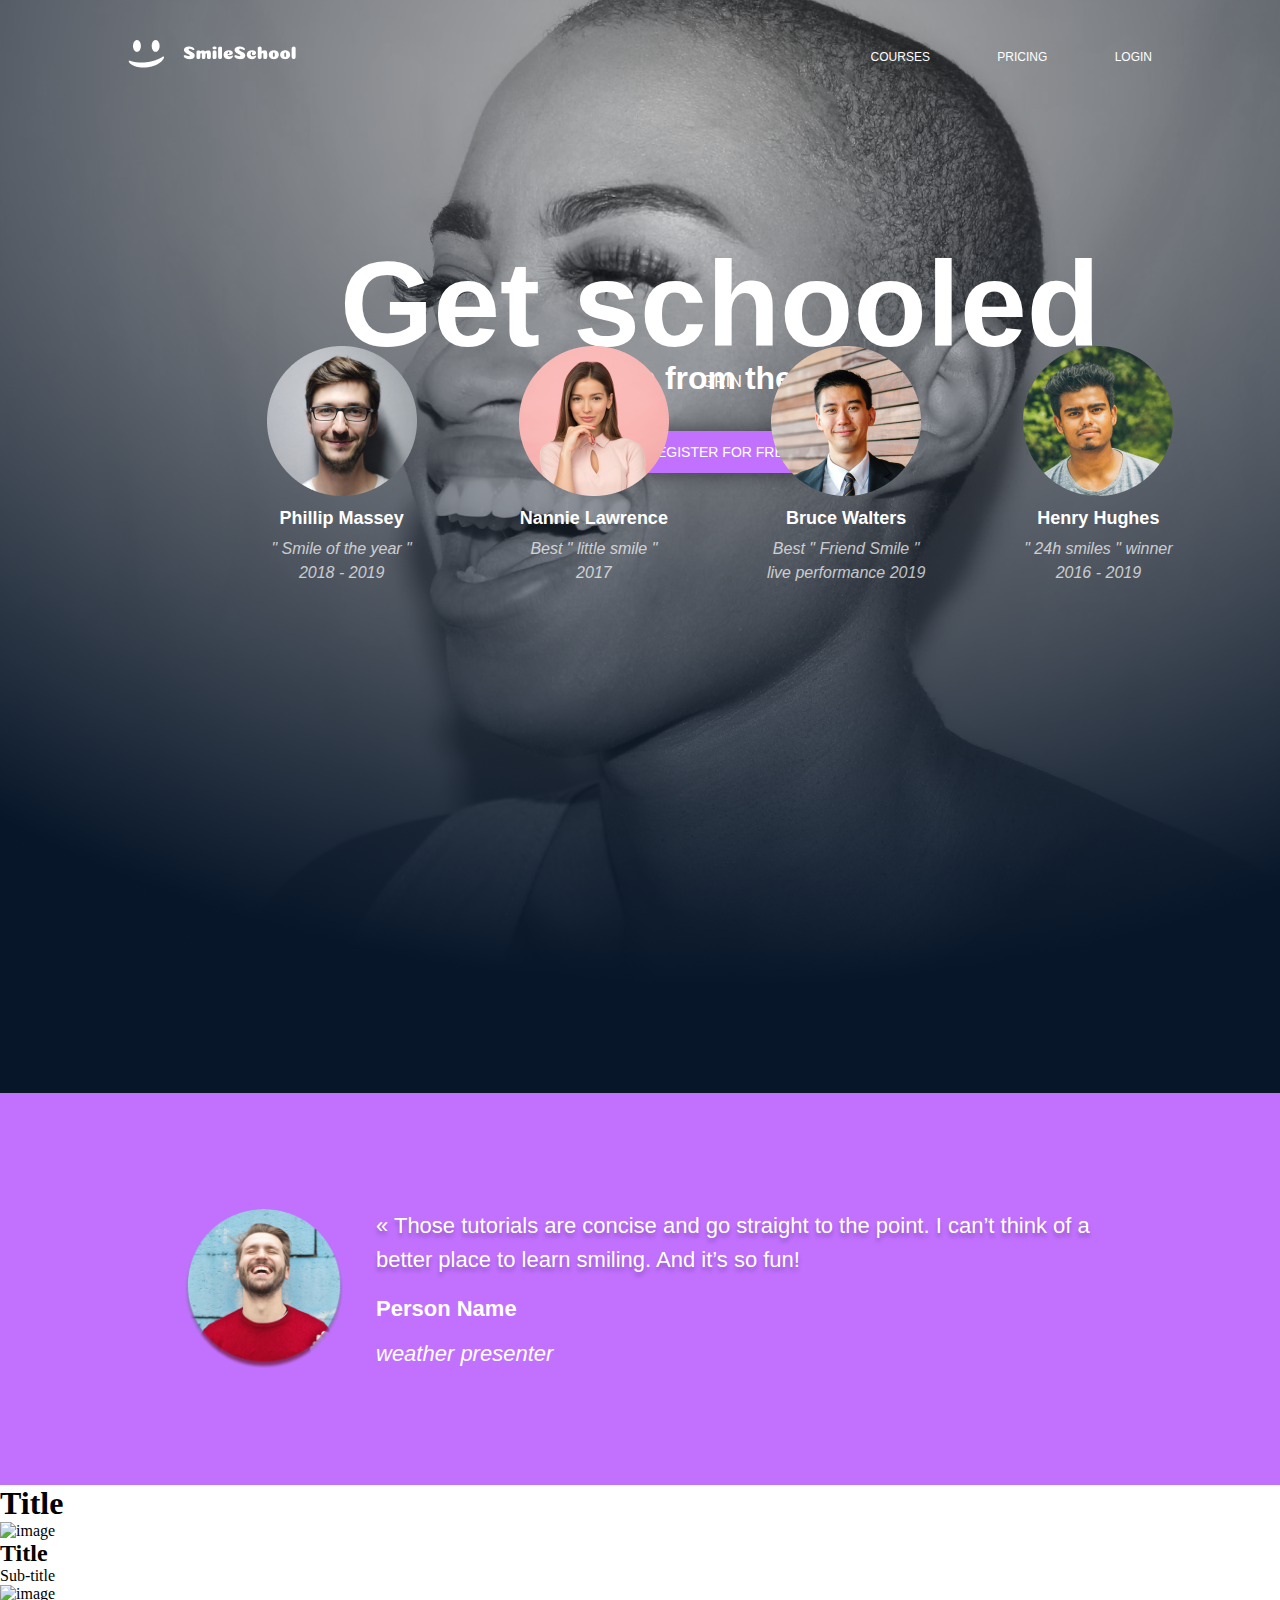
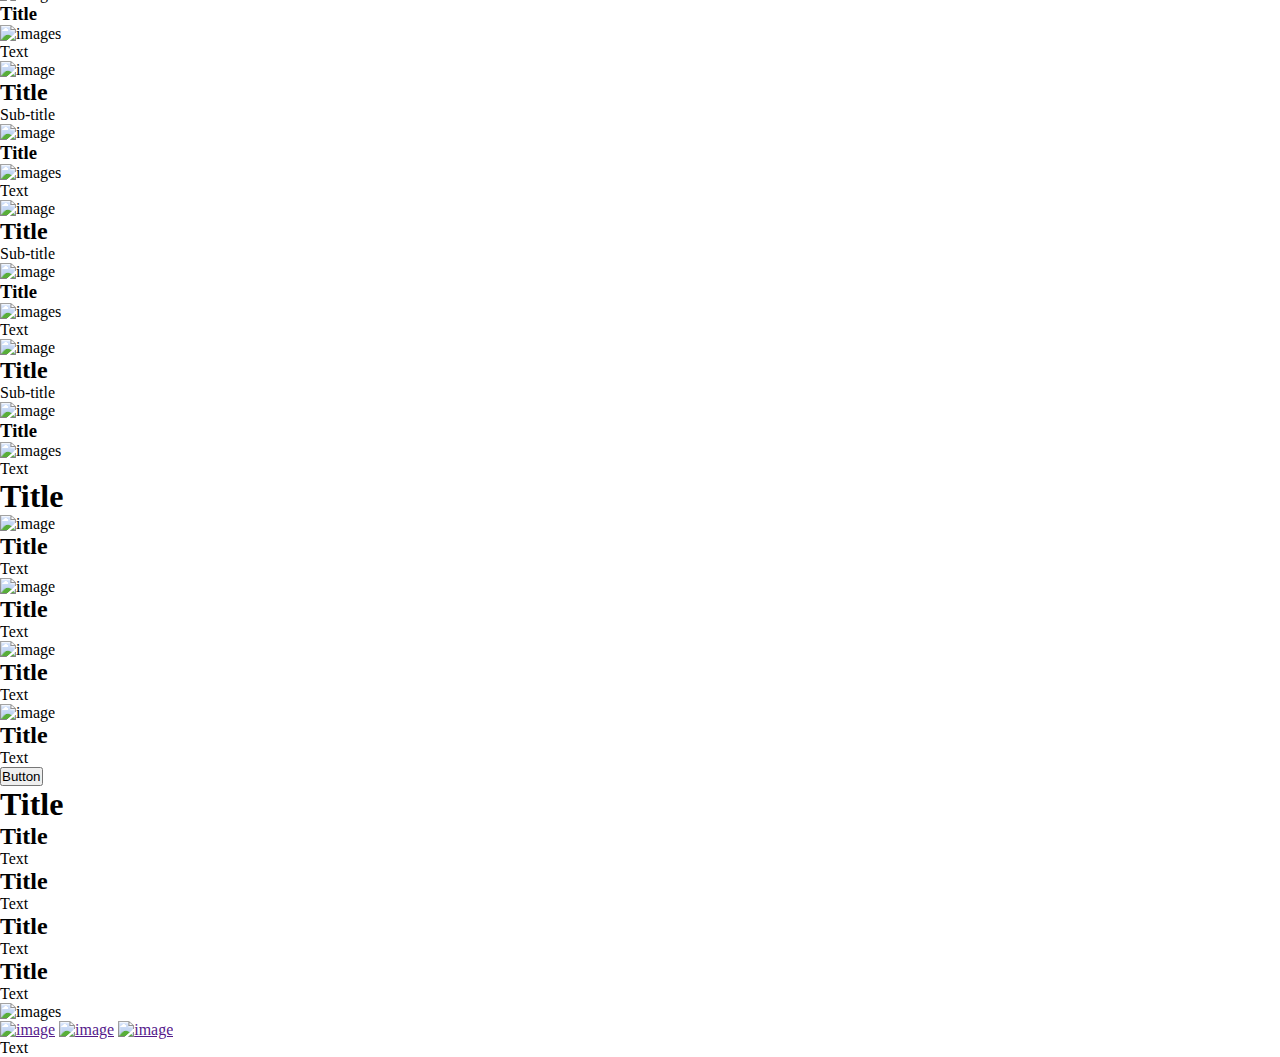
==== css_advanced/index.html @ 0b238768 "Refactor CSS styles and update HTML structure" ====
<!DOCTYPE html>
<html lang="en" dir="ltr">

<head>
    <meta charset="UTF-8">
    <meta name="viewport" content="width=device-width, initial-scale=1.0">
    <link rel="stylesheet" href="styles.css">
    <title>Document</title>
</head>

<body>
    <header>
        <a href="">
            <img src="images/logo.png" alt="Logo">
        </a>
        <div>
            <a href="">Courses</a>
            <a href="">Pricing</a>
            <a href="">Login</a>
        </div>
    </header>

    <main>
        <!-- Banner section -->
        <section id="Banner">
            <div id="Banner-info">
                <h1>Get schooled</h1>
                <div id="p-container">
                    <p id="p-shadow">Smiles</p>
                    <p>Grin</p>
                    <p>Laugh</p>
                </div>
                <button>Register for free</button>
            </div>

            <div id="Banner-container">
                <h2><span>Learn</span> from the pros</h2>
                <div id="Pros-container">
                    <div class="pros">
                        <img src="images/pro_1.png" alt="image">
                        <h3>Phillip Massey</h3>
                        <p>" Smile of the year " 2018 - 2019</p>
                    </div>

                    <div class="pros">
                        <img src="images/pro_2.png" alt="image">
                        <h3>Nannie Lawrence</h3>
                        <p>Best " little smile " 2017</p>
                    </div>

                    <div class="pros">
                        <img src="images/pro_3.png" alt="image">
                        <h3>Bruce Walters</h3>
                        <p>Best " Friend Smile " live performance 2019</p>
                    </div>

                    <div class="pros">
                        <img src="images/pro_4.png" alt="image">
                        <h3>Henry Hughes</h3>
                        <p>" 24h smiles " winner 2016 - 2019</p>
                    </div>
                </div>
            </div>
        </section>

        <!-- Quote section -->
        <section id="Quote">
            <div id="Quote-container">
                <img src="./images/avatar.png" alt="image">
                <div id="Quote-text">
                    <blockquote>« Those tutorials are concise and go straight to the point. I can’t think of a better
                        place to learn smiling. And it’s so fun!</blockquote>
                    <p id="normal-quote">Person Name</p>
                    <p id="italic-quote">weather presenter</p>
                </div>
            </div>
        </section>

        <!-- Videos section -->
        <section>
            <h1>Title</h1>
            <div>
                <div>
                    <img src="image.png" alt="image">
                    <h2>Title</h2>
                    <p>Sub-title</p>
                    <div>
                        <img src="image.png" alt="image">
                        <h3>Title</h3>
                    </div>
                    <div>
                        <div>
                            <img src="images.png" alt="images">
                        </div>
                        <p>Text</p>
                    </div>
                </div>

                <div>
                    <img src="image.png" alt="image">
                    <h2>Title</h2>
                    <p>Sub-title</p>
                    <div>
                        <img src="image.png" alt="image">
                        <h3>Title</h3>
                    </div>
                    <div>
                        <div>
                            <img src="image.png" alt="images">
                        </div>
                        <p>Text</p>
                    </div>
                </div>

                <div>
                    <img src="image.png" alt="image">
                    <h2>Title</h2>
                    <p>Sub-title</p>
                    <div>
                        <img src="image.png" alt="image">
                        <h3>Title</h3>
                    </div>
                    <div>
                        <div>
                            <img src="image.png" alt="images">
                        </div>
                        <p>Text</p>
                    </div>
                </div>

                <div>
                    <img src="image.png" alt="image">
                    <h2>Title</h2>
                    <p>Sub-title</p>
                    <div>
                        <img src="image.png" alt="image">
                        <h3>Title</h3>
                    </div>
                    <div>
                        <div>
                            <img src="image.png" alt="images">
                        </div>
                        <p>Text</p>
                    </div>
                </div>
            </div>
        </section>

        <!-- Membership section -->
        <section>
            <h1>Title</h1>
            <div>
                <div>
                    <img src="image.png" alt="image">
                    <h2>Title</h2>
                    <p>Text</p>
                </div>

                <div>
                    <img src="image.png" alt="image">
                    <h2>Title</h2>
                    <p>Text</p>
                </div>

                <div>
                    <img src="image.png" alt="image">
                    <h2>Title</h2>
                    <p>Text</p>
                </div>

                <div>
                    <img src="image.png" alt="image">
                    <h2>Title</h2>
                    <p>Text</p>
                </div>
            </div>
            <button>Button</button>
        </section>

        <!-- FAQ section -->
        <section>
            <h1>Title</h1>
            <div>
                <div class="row">
                    <div class="item">
                        <h2>Title</h2>
                        <p>Text</p>
                    </div>

                    <div class="item">
                        <h2>Title</h2>
                        <p>Text</p>
                    </div>
                </div>

                <div class="row">
                    <div class="item">
                        <h2>Title</h2>
                        <p>Text</p>
                    </div>

                    <div class="item">
                        <h2>Title</h2>
                        <p>Text</p>
                    </div>
                </div>
            </div>
        </section>
    </main>

    <footer>
        <div>
            <div>
                <img src="image.png" alt="images">
                <div>
                    <a href=""><img src="image.png" alt="image"></a>
                    <a href=""><img src="image.png" alt="image"></a>
                    <a href=""><img src="image.png" alt="image"></a>
                </div>
            </div>
            <p>Text</p>
        </div>
    </footer>
</body>

</html>
---- css_advanced/styles.css ----
:root {
    --primary-color: #FFFFFF;
    --secondary-color: #C271FF;
    --third-color: #000000;
    --fourth-color: #071629;
    --font-source: 'source-sans-pro', sans-serif;
    --font-spin: 'Spin-Cycle-OT', sans-serif;
}

*,
*::before,
*::after {
    margin: 0;
    padding: 0;
    box-sizing: border-box;
    scroll-behavior: smooth;
}

body {
    width: 100%;
    max-width: 1440px;
    margin: auto;
    overflow: hidden;
}

section {
    margin: auto;
}

header {
    font-family: var(--font-source);
    text-transform: uppercase;
    display: flex;
    justify-content: space-between;
    align-items: center;
    font-weight: 200;
    font-size: 12px;
    padding: 2.5rem 6rem;
    position: absolute;
    width: 100%;
    z-index: 10;
    max-width: 1440px;
}

header a {
    color: var(--primary-color);
    text-decoration: none;
    margin: 0 2rem;
}

#Banner {
    background-image: url("./images/background.png");
    width: 1440px;
    height: 1093px;
    background-size: cover;
    margin: auto;
}

#Banner-info {
    position: relative;
    top: 21.5%;
    width: 100%;
    text-align: center;
}

#Banner-info h1 {
    font-family: var(--font-source);
    color: var(--primary-color);
    font-size: 120px;
}

#Banner-info p {
    font-family: var(--font-source);
    color: var(--primary-color);
    font-size: 16px;
    text-transform: uppercase;
}

#p-container {
    display: flex;
    justify-content: center;
    gap: 70px;
}

#p-shadow {
    text-shadow: 0 4px 4px rgba(0, 0, 0, 0.50);
}

#Banner-info button {
    font-family: var(--font-source);
    color: var(--primary-color);
    background-color: var(--secondary-color);
    padding: 13px 20px;
    font-size: 14px;
    margin-top: 40px;
    border-radius: 22px;
    box-shadow: 0 0 20px rgba(0, 0, 0, 0.5);
    text-transform: uppercase;
    border: none;
    cursor: pointer;
}

#Banner h2 {
    font-family: var(--font-source);
    color: var(--third-color);
    position: absolute;
    text-align: center;
    font-size: 32px;
    width: 100%;
    top: 40%;
    max-width: 1440px;
    color: var(--primary-color);
}

#Banner-container {
    display: flex;
    justify-content: center;
    align-items: center;
    height: 100%;
    max-width: 1440px;
}

#Pros-container {
    position: absolute;
    max-width: 1009px;
    bottom: 35%;
    width: 100%;
    display: flex;
    justify-content: center;
    flex-direction: row;
}

#Pros-container .pros {
    margin: 0 auto;
}

#Pros-container div {
    font-family: var(--font-source);
    color: var(--primary-color);
    text-align: center;
}

#Pros-container div img {
    width: 150px;
    height: 150px;
}

#Pros-container div h3 {
    font-size: 18px;
    margin: 5px 0;
    line-height: 27px;
}

#Pros-container div p {
    font-size: 16px;
    font-style: italic;
    opacity: 0.7;
    max-width: 160px;
    line-height: 24px;
}

#Quote {
    max-width: 1440px;
    height: 392px;
    background-color: var(--secondary-color);
    display: flex;
    justify-content: center;
    align-items: center;
    margin: auto;
}

#Quote-container {
    display: flex;
    flex-direction: row;
}

#Quote-container img {
    width: 160px;
    height: 160px;
    border-radius: 50%;
    margin-right: 2rem;
}

#Quote-text {
    width: 45rem;
    display: flex;
    flex-direction: column;
    justify-content: space-between;
    max-width: 730px;
    max-height: 158px;
}

#Quote blockquote {
    color: var(--primary-color);
    font-family: var(--font-source);
    font-size: 22px;
    font-style: normal;
    font-weight: lighter;
    line-height: 33.6px;
    font-stretch: ultra-condensed;
    text-shadow: 0px 4px 4px rgba(0, 0, 0, 0.25);
}

#normal-quote {
    color: var(--primary-color);
    font-family: var(--font-source);
    font-size: 22px;
    font-style: normal;
    font-weight: bold;
}

#italic-quote {
    color: var(--primary-color);
    font-family: var(--font-source);
    font-size: 22px;
    font-style: italic;
    font-weight: 300;
}

@media (max-width: 1440px) {
    body, header, section {
        width: 100%;
    }
}
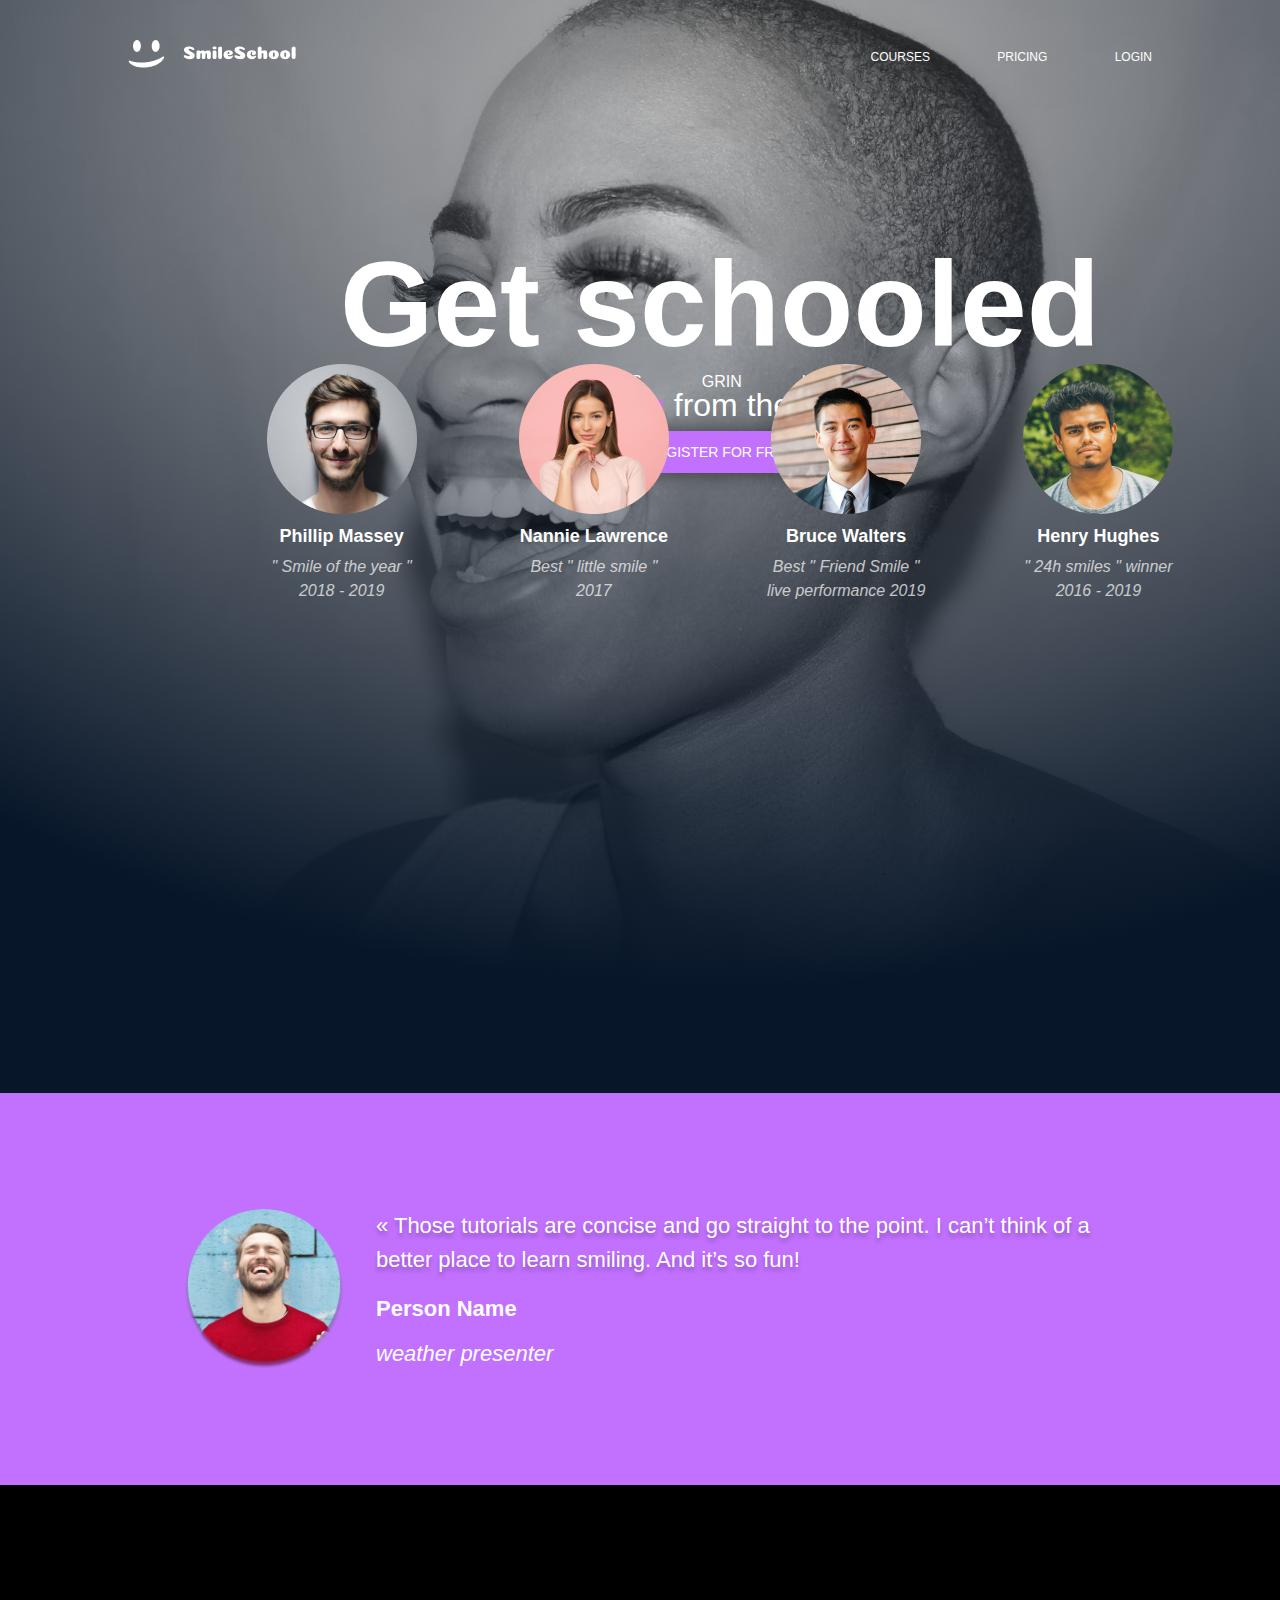
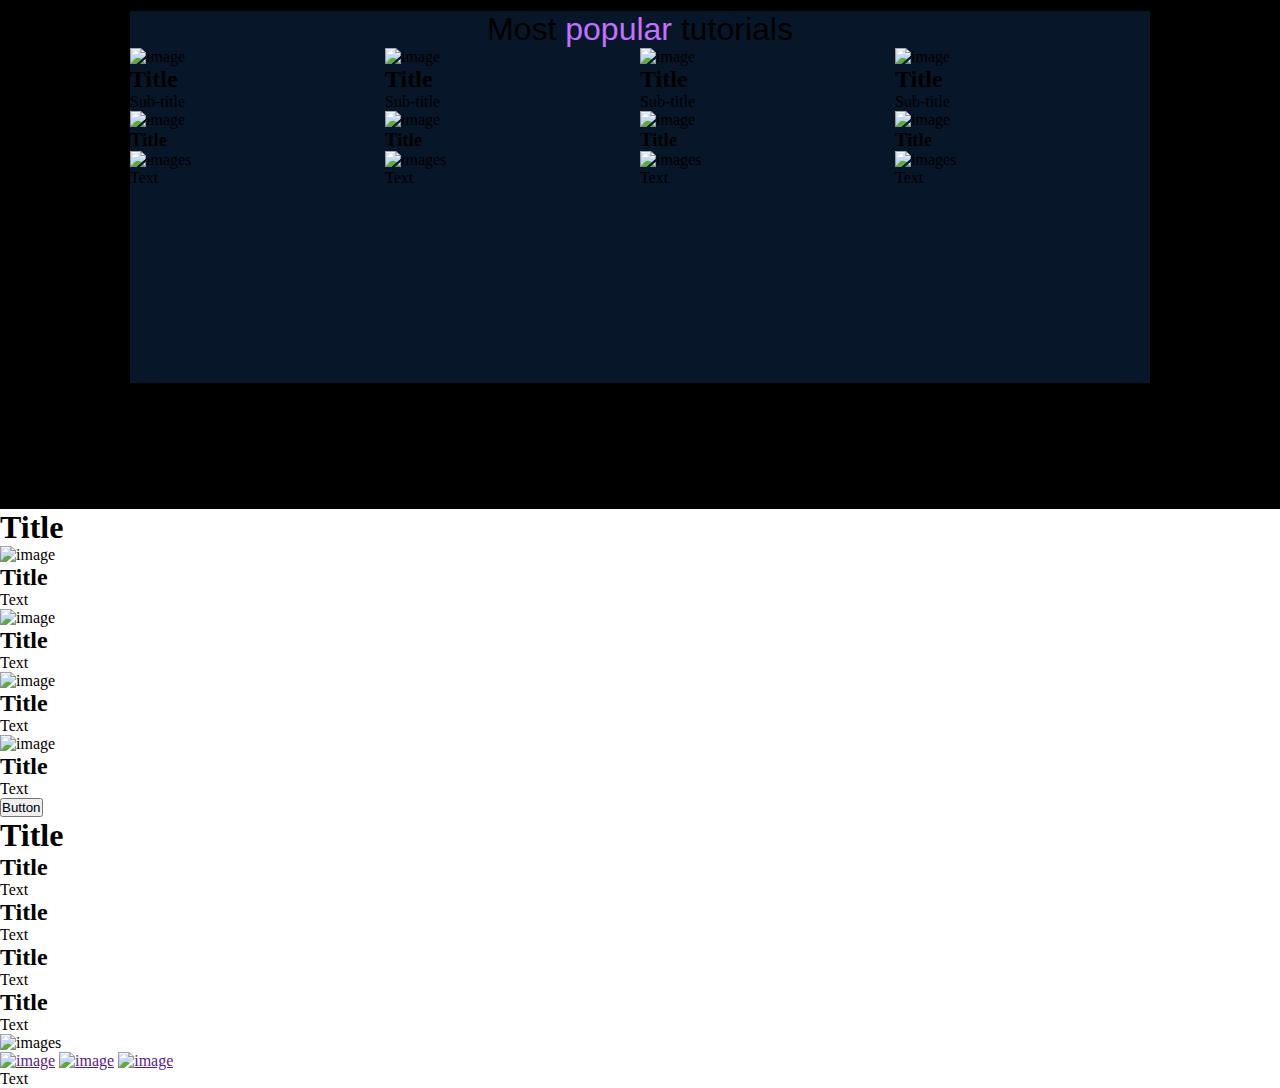
==== commit 637d4e68: "Refactor Videos section and update styles" ====
--- a/css_advanced/index.html
+++ b/css_advanced/index.html
@@ -77,70 +77,72 @@
         </section>
 
         <!-- Videos section -->
-        <section>
-            <h1>Title</h1>
-            <div>
-                <div>
-                    <img src="image.png" alt="image">
-                    <h2>Title</h2>
-                    <p>Sub-title</p>
-                    <div>
-                        <img src="image.png" alt="image">
-                        <h3>Title</h3>
-                    </div>
-                    <div>
-                        <div>
-                            <img src="images.png" alt="images">
-                        </div>
-                        <p>Text</p>
-                    </div>
-                </div>
-
-                <div>
-                    <img src="image.png" alt="image">
-                    <h2>Title</h2>
-                    <p>Sub-title</p>
-                    <div>
-                        <img src="image.png" alt="image">
-                        <h3>Title</h3>
-                    </div>
-                    <div>
-                        <div>
-                            <img src="image.png" alt="images">
-                        </div>
-                        <p>Text</p>
-                    </div>
-                </div>
-
-                <div>
-                    <img src="image.png" alt="image">
-                    <h2>Title</h2>
-                    <p>Sub-title</p>
-                    <div>
-                        <img src="image.png" alt="image">
-                        <h3>Title</h3>
-                    </div>
-                    <div>
-                        <div>
-                            <img src="image.png" alt="images">
-                        </div>
-                        <p>Text</p>
-                    </div>
-                </div>
-
-                <div>
-                    <img src="image.png" alt="image">
-                    <h2>Title</h2>
-                    <p>Sub-title</p>
-                    <div>
-                        <img src="image.png" alt="image">
-                        <h3>Title</h3>
-                    </div>
-                    <div>
-                        <div>
-                            <img src="image.png" alt="images">
-                        </div>
-                        <p>Text</p>
+        <section id="Videos">
+            <div id="Videos-container">
+                <h1>Most <span>popular</span> tutorials</h1>
+                <div id="card-container">
+                    <div class="card">
+                        <img src="image.png" alt="image">
+                        <h2>Title</h2>
+                        <p>Sub-title</p>
+                        <div>
+                            <img src="image.png" alt="image">
+                            <h3>Title</h3>
+                        </div>
+                        <div>
+                            <div>
+                                <img src="images.png" alt="images">
+                            </div>
+                            <p>Text</p>
+                        </div>
+                    </div>
+
+                    <div class="card">
+                        <img src="image.png" alt="image">
+                        <h2>Title</h2>
+                        <p>Sub-title</p>
+                        <div>
+                            <img src="image.png" alt="image">
+                            <h3>Title</h3>
+                        </div>
+                        <div>
+                            <div>
+                                <img src="image.png" alt="images">
+                            </div>
+                            <p>Text</p>
+                        </div>
+                    </div>
+
+                    <div class="card">
+                        <img src="image.png" alt="image">
+                        <h2>Title</h2>
+                        <p>Sub-title</p>
+                        <div>
+                            <img src="image.png" alt="image">
+                            <h3>Title</h3>
+                        </div>
+                        <div>
+                            <div>
+                                <img src="image.png" alt="images">
+                            </div>
+                            <p>Text</p>
+                        </div>
+                    </div>
+
+                    <div class="card">
+                        <img src="image.png" alt="image">
+                        <h2>Title</h2>
+                        <p>Sub-title</p>
+                        <div>
+                            <img src="image.png" alt="image">
+                            <h3>Title</h3>
+                        </div>
+                        <div>
+                            <div>
+                                <img src="image.png" alt="images">
+                            </div>
+                            <p>Text</p>
+                        </div>
                     </div>
                 </div>
             </div>
--- a/css_advanced/styles.css
+++ b/css_advanced/styles.css
@@ -20,7 +20,6 @@
     width: 100%;
     max-width: 1440px;
     margin: auto;
-    overflow: hidden;
 }
 
 section {
@@ -73,13 +72,14 @@
     font-family: var(--font-source);
     color: var(--primary-color);
     font-size: 16px;
+    font-stretch: condensed;
     text-transform: uppercase;
 }
 
 #p-container {
     display: flex;
     justify-content: center;
-    gap: 70px;
+    gap: 60px;
 }
 
 #p-shadow {
@@ -98,6 +98,8 @@
     text-transform: uppercase;
     border: none;
     cursor: pointer;
+    font-weight: lighter;
+    font-stretch: condensed;
 }
 
 #Banner h2 {
@@ -107,9 +109,18 @@
     text-align: center;
     font-size: 32px;
     width: 100%;
-    top: 40%;
-    max-width: 1440px;
-    color: var(--primary-color);
+    top: 43%;
+    max-width: 1440px;
+    color: var(--primary-color);
+    font-weight: 100;
+    font-stretch: ultra-condensed;
+}
+
+#Banner h2 span {
+    font-family: var(--font-spin);
+    color: var(--secondary-color);
+    font-weight: bold;
+    font-stretch: normal;
 }
 
 #Banner-container {
@@ -123,7 +134,7 @@
 #Pros-container {
     position: absolute;
     max-width: 1009px;
-    bottom: 35%;
+    bottom: 33%;
     width: 100%;
     display: flex;
     justify-content: center;
@@ -217,6 +228,49 @@
     font-weight: 300;
 }
 
+#Videos {
+    display: flex;
+    justify-content: center;
+    align-items: center;
+    max-width: 1440px;
+    height: 624px;
+    background-color: #000000; /* retirer debug */
+}
+
+#Videos-container {
+    display: flex;
+    justify-content: center;
+    align-items: center;
+    flex-direction: column;
+    max-width: 1228px;
+    max-height: 450px;
+    margin: auto;
+    background-color: var(--fourth-color); /* retirer debug */
+}
+
+#Videos-container h1 {
+    font-family: var(--font-source);
+    font-size: 32px;
+    font-weight: lighter;
+    font-stretch: condensed;
+}
+
+#Videos-container span {
+    color: var(--secondary-color);
+    font-style: bold;
+    font-stretch: normal;
+}
+
+#card-container {
+    display: flex;
+    flex-direction: row;
+}
+
+.card {
+    width: 255px;
+    height: 335px;
+}
+
 @media (max-width: 1440px) {
     body, header, section {
         width: 100%;
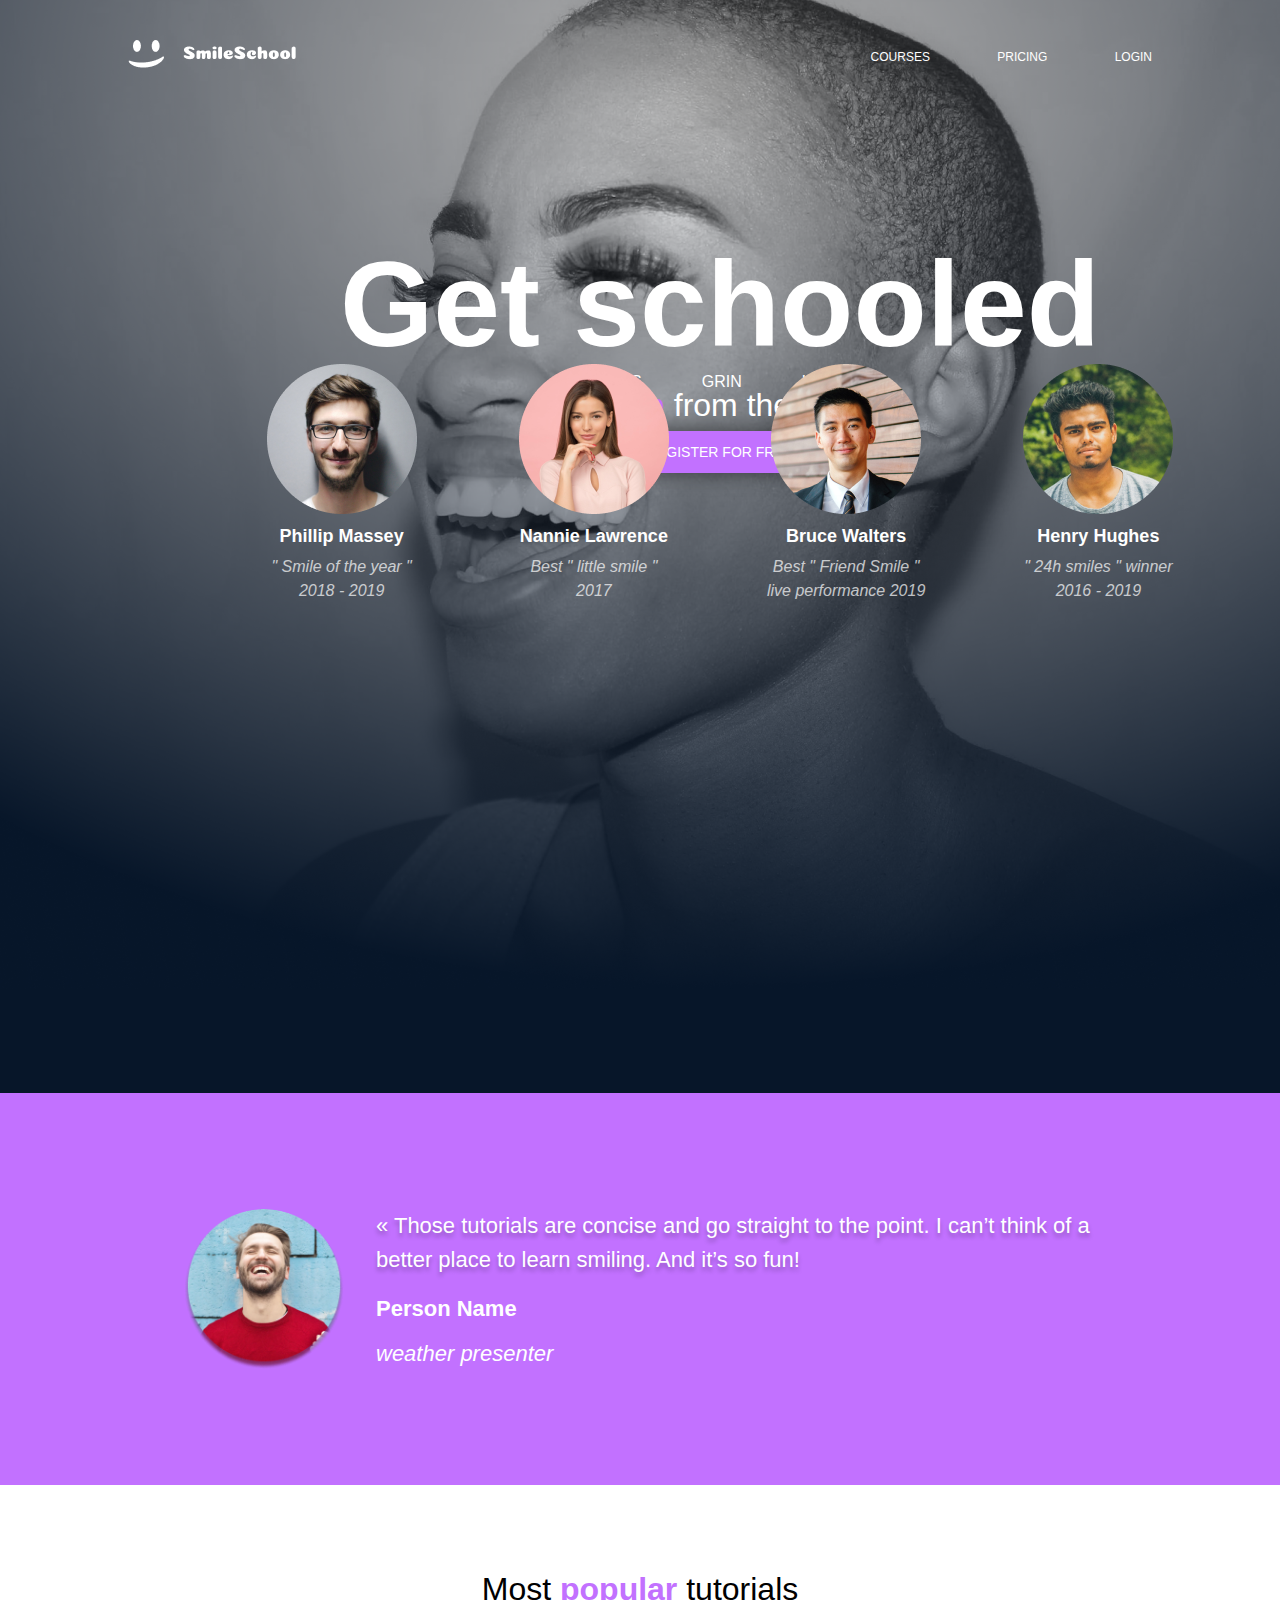
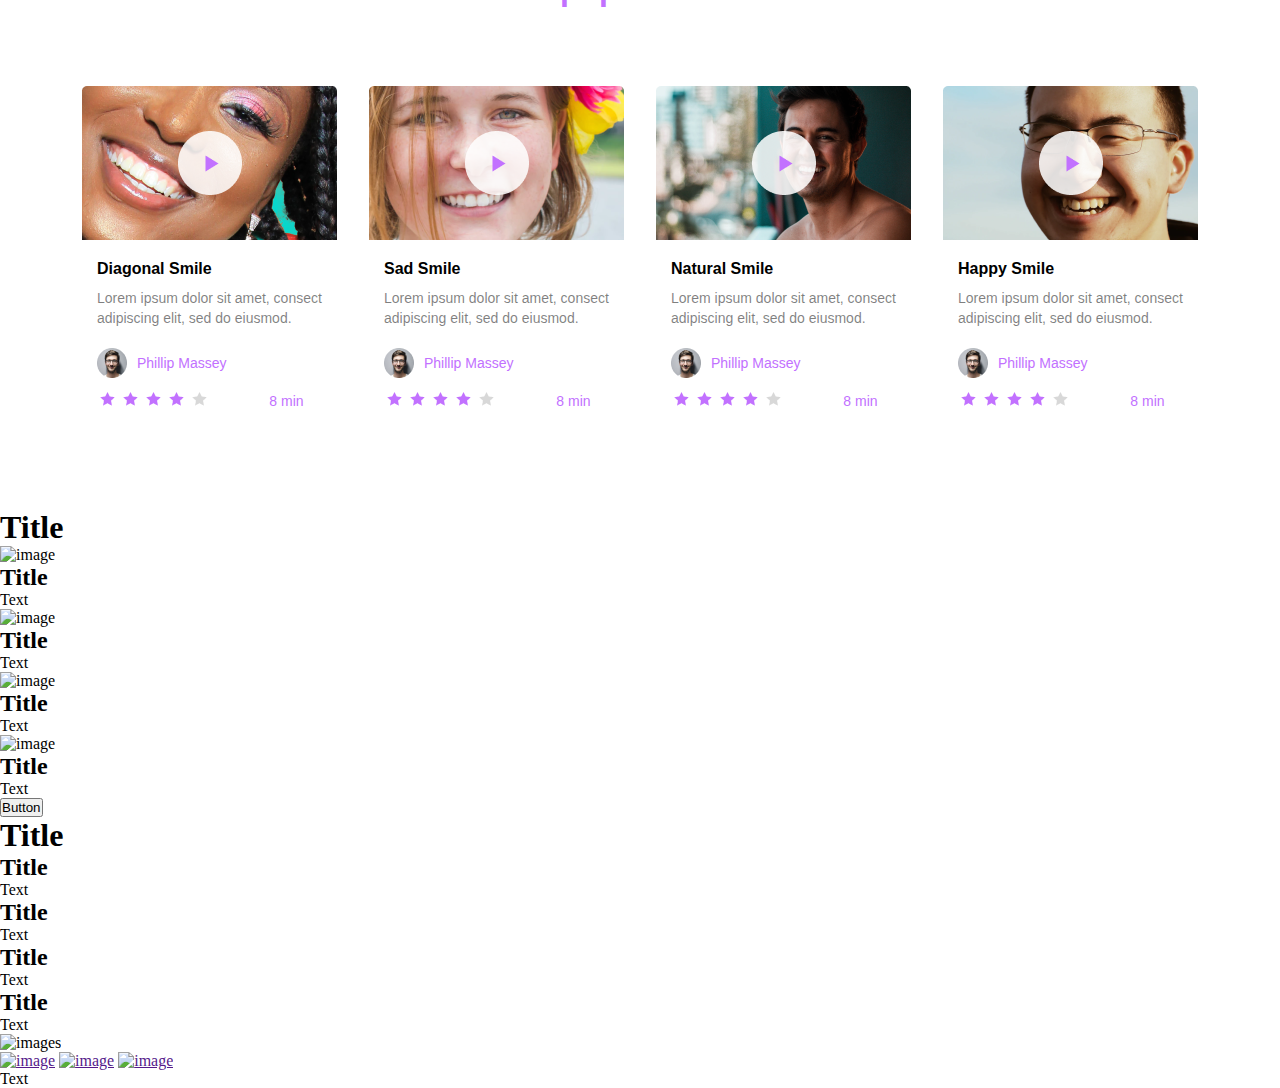
==== commit 3432f135: "Add new images and update styles.css" ====
--- a/css_advanced/index.html
+++ b/css_advanced/index.html
@@ -82,66 +82,74 @@
                 <h1>Most <span>popular</span> tutorials</h1>
                 <div id="card-container">
                     <div class="card">
-                        <img src="image.png" alt="image">
-                        <h2>Title</h2>
-                        <p>Sub-title</p>
-                        <div>
-                            <img src="image.png" alt="image">
-                            <h3>Title</h3>
-                        </div>
-                        <div>
-                            <div>
-                                <img src="images.png" alt="images">
-                            </div>
-                            <p>Text</p>
-                        </div>
-                    </div>
-
-                    <div class="card">
-                        <img src="image.png" alt="image">
-                        <h2>Title</h2>
-                        <p>Sub-title</p>
-                        <div>
-                            <img src="image.png" alt="image">
-                            <h3>Title</h3>
-                        </div>
-                        <div>
-                            <div>
-                                <img src="image.png" alt="images">
-                            </div>
-                            <p>Text</p>
-                        </div>
-                    </div>
-
-                    <div class="card">
-                        <img src="image.png" alt="image">
-                        <h2>Title</h2>
-                        <p>Sub-title</p>
-                        <div>
-                            <img src="image.png" alt="image">
-                            <h3>Title</h3>
-                        </div>
-                        <div>
-                            <div>
-                                <img src="image.png" alt="images">
-                            </div>
-                            <p>Text</p>
-                        </div>
-                    </div>
-
-                    <div class="card">
-                        <img src="image.png" alt="image">
-                        <h2>Title</h2>
-                        <p>Sub-title</p>
-                        <div>
-                            <img src="image.png" alt="image">
-                            <h3>Title</h3>
-                        </div>
-                        <div>
-                            <div>
-                                <img src="image.png" alt="images">
-                            </div>
-                            <p>Text</p>
+                        <img class="previews" src="./images/preview_1.png" alt="image">
+                        <div class="videos-text">
+                            <h2>Diagonal Smile</h2>
+                            <p>Lorem ipsum dolor sit amet, consect adipiscing elit, sed do eiusmod.</p>
+                        </div>
+                        <div class="avatar">
+                            <img src="./images/avatar_2.png" alt="image">
+                            <h3>Phillip Massey</h3>
+                        </div>
+                        <div class="rating">
+                            <div>
+                                <img src="./images/rating.png" alt="images">
+                            </div>
+                            <p>8 min</p>
+                        </div>
+                    </div>
+
+                    <div class="card">
+                        <img class="previews" src="./images/preview_2.png" alt="image">
+                        <div class="videos-text">
+                            <h2>Sad Smile</h2>
+                            <p>Lorem ipsum dolor sit amet, consect adipiscing elit, sed do eiusmod.</p>
+                        </div>
+                        <div class="avatar">
+                            <img src="./images/avatar_2.png" alt="image">
+                            <h3>Phillip Massey</h3>
+                        </div>
+                        <div class="rating">
+                            <div>
+                                <img src="./images/rating.png" alt="images">
+                            </div>
+                            <p>8 min</p>
+                        </div>
+                    </div>
+
+                    <div class="card">
+                        <img class="previews" src="./images/preview_3.png" alt="image">
+                        <div class="videos-text">
+                            <h2>Natural Smile</h2>
+                            <p>Lorem ipsum dolor sit amet, consect adipiscing elit, sed do eiusmod.</p>
+                        </div>
+                        <div class="avatar">
+                            <img src="./images/avatar_2.png" alt="image">
+                            <h3>Phillip Massey</h3>
+                        </div>
+                        <div class="rating">
+                            <div>
+                                <img src="./images/rating.png" alt="images">
+                            </div>
+                            <p>8 min</p>
+                        </div>
+                    </div>
+
+                    <div class="card">
+                        <img class="previews" src="./images/preview_4.png" alt="image">
+                        <div class="videos-text">
+                            <h2>Happy Smile</h2>
+                            <p>Lorem ipsum dolor sit amet, consect adipiscing elit, sed do eiusmod.</p>
+                        </div>
+                        <div class="avatar">
+                            <img src="./images/avatar_2.png" alt="image">
+                            <h3>Phillip Massey</h3>
+                        </div>
+                        <div class="rating">
+                            <div>
+                                <img src="./images/rating.png" alt="images">
+                            </div>
+                            <p>8 min</p>
                         </div>
                     </div>
                 </div>
--- a/css_advanced/styles.css
+++ b/css_advanced/styles.css
@@ -234,7 +234,6 @@
     align-items: center;
     max-width: 1440px;
     height: 624px;
-    background-color: #000000; /* retirer debug */
 }
 
 #Videos-container {
@@ -245,7 +244,6 @@
     max-width: 1228px;
     max-height: 450px;
     margin: auto;
-    background-color: var(--fourth-color); /* retirer debug */
 }
 
 #Videos-container h1 {
@@ -253,11 +251,12 @@
     font-size: 32px;
     font-weight: lighter;
     font-stretch: condensed;
+    margin-bottom: 80px;
 }
 
 #Videos-container span {
     color: var(--secondary-color);
-    font-style: bold;
+    font-weight: bold;
     font-stretch: normal;
 }
 
@@ -267,8 +266,86 @@
 }
 
 .card {
+    display: flex;
+    flex-direction: column;
+    justify-content: center;
+    align-items: center;
+    margin: 0 1rem;
     width: 255px;
     height: 335px;
+}
+
+.card h2 {
+    font-family: var(--font-source);
+    font-size: 16px;
+    font-weight: bold;
+    margin-top: 20px;
+    margin-left: 50px;
+}
+
+.card p {
+    font-family: var(--font-source);
+    color: rgba(0, 0, 0, 0.5);
+    font-size: 14px;
+    margin: 10px 0;
+}
+
+.videos-text {
+    display: flex;
+    flex-direction: column;
+    align-items: baseline;
+    width: 100%;
+    margin-left: -50px;
+    margin-right: 20px;
+}
+
+.videos-text p {
+    line-height: 20px;
+}
+
+.previews {
+    width: 255px;
+    height: 154px;
+}
+
+.avatar {
+    display: flex;
+    justify-content: flex-start;
+    align-items: center;
+    flex-direction: row;
+    width: 100%;
+    margin-bottom: -10px;
+}
+
+.avatar img {
+    margin: 10px 15px;
+}
+
+.avatar h3 {
+    margin-left: -5px;
+    font-family: var(--font-source);
+    color: var(--secondary-color);
+    font-size: 14px;
+    font-weight: 500;
+    line-height: 27px;
+}
+
+.rating {
+    display: flex;
+    justify-content: space-around;
+    align-items: center;
+    flex-direction: row;
+    width: 100%;
+    margin-left: -15px;
+}
+
+.rating p {
+    font-family: var(--font-source);
+    color: var(--secondary-color);
+    font-size: 14px;
+    line-height: 27px;
+    font-weight: 500;
+    margin-left: 10px;
 }
 
 @media (max-width: 1440px) {
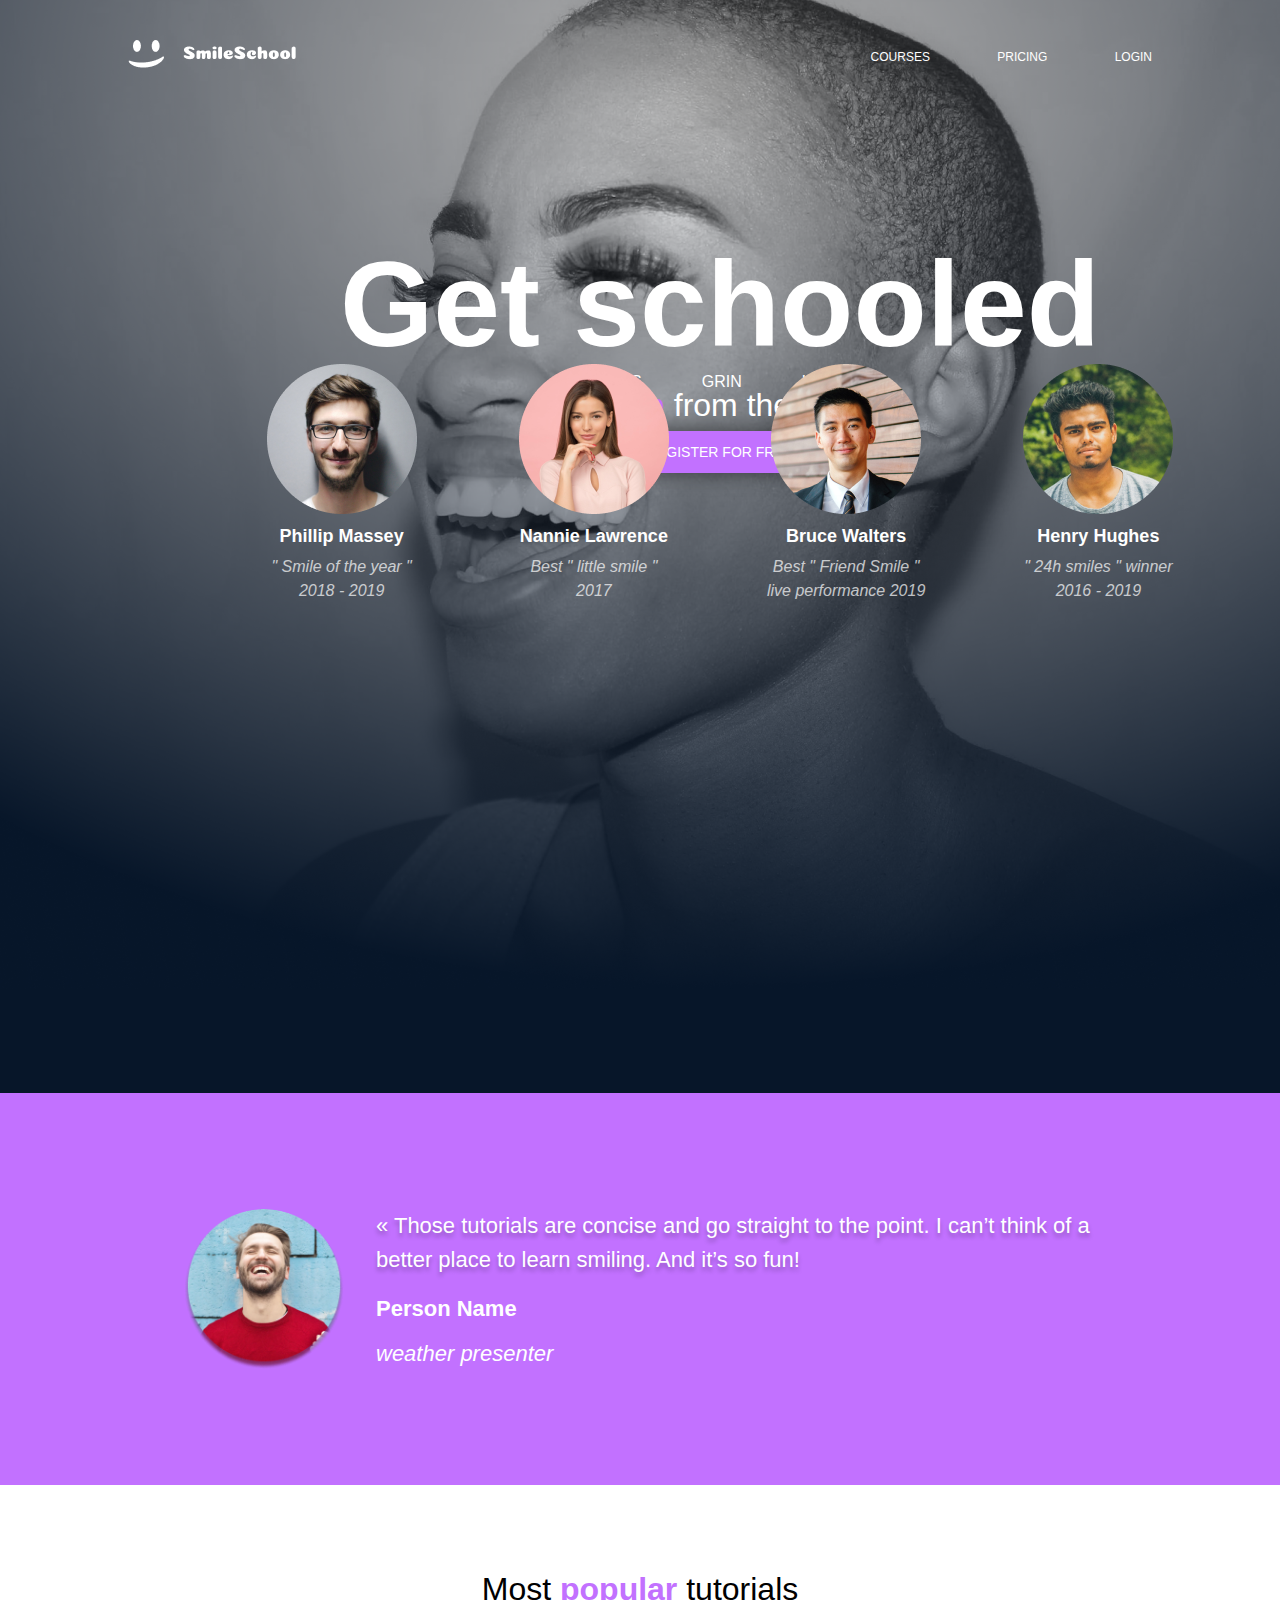
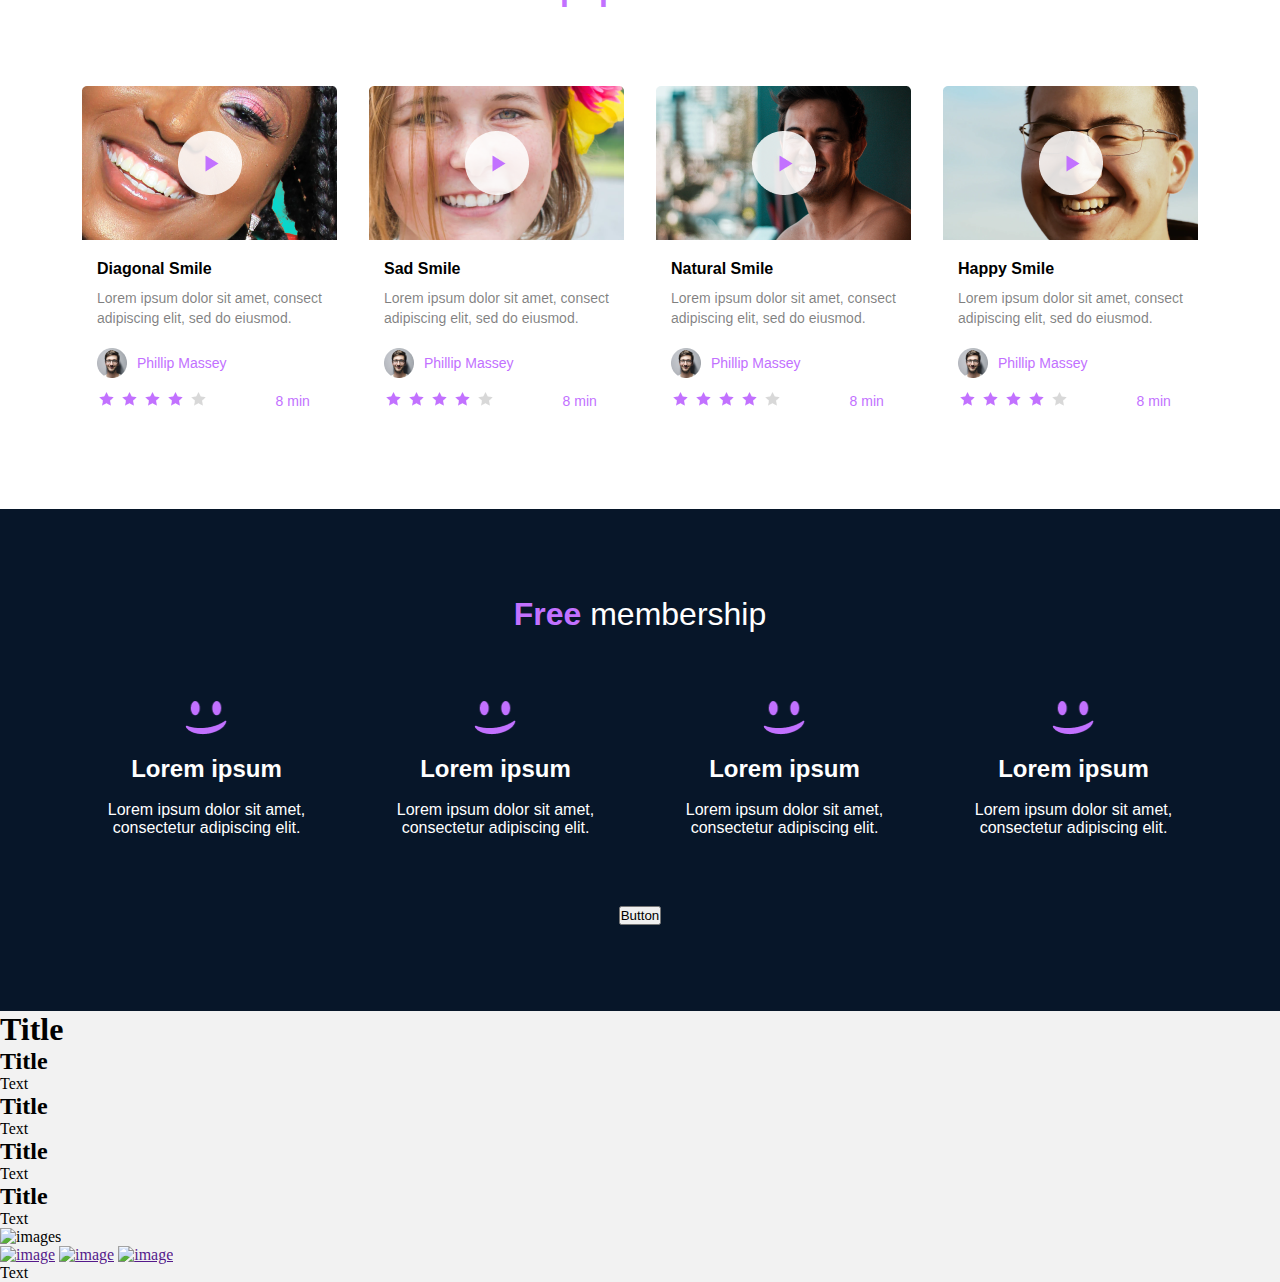
==== commit 9eb9c693: "Update membership section styling and add smile.png image" ====
--- a/css_advanced/index.html
+++ b/css_advanced/index.html
@@ -157,31 +157,31 @@
         </section>
 
         <!-- Membership section -->
-        <section>
-            <h1>Title</h1>
-            <div>
-                <div>
-                    <img src="image.png" alt="image">
-                    <h2>Title</h2>
-                    <p>Text</p>
-                </div>
-
-                <div>
-                    <img src="image.png" alt="image">
-                    <h2>Title</h2>
-                    <p>Text</p>
-                </div>
-
-                <div>
-                    <img src="image.png" alt="image">
-                    <h2>Title</h2>
-                    <p>Text</p>
-                </div>
-
-                <div>
-                    <img src="image.png" alt="image">
-                    <h2>Title</h2>
-                    <p>Text</p>
+        <section id="Membership">
+            <h1><span>Free</span> membership</h1>
+            <div id="Membership-container">
+                <div class="membership-items">
+                    <img src="./images/smile.png" alt="image">
+                    <h2>Lorem ipsum</h2>
+                    <p>Lorem ipsum dolor sit amet, consectetur adipiscing elit.</p>
+                </div>
+
+                <div class="membership-items">
+                    <img src="./images/smile.png" alt="image">
+                    <h2>Lorem ipsum</h2>
+                    <p>Lorem ipsum dolor sit amet, consectetur adipiscing elit.</p>
+                </div>
+
+                <div class="membership-items">
+                    <img src="./images/smile.png" alt="image">
+                    <h2>Lorem ipsum</h2>
+                    <p>Lorem ipsum dolor sit amet, consectetur adipiscing elit.</p>
+                </div>
+
+                <div class="membership-items">
+                    <img src="./images/smile.png" alt="image">
+                    <h2>Lorem ipsum</h2>
+                    <p>Lorem ipsum dolor sit amet, consectetur adipiscing elit.</p>
                 </div>
             </div>
             <button>Button</button>
--- a/css_advanced/styles.css
+++ b/css_advanced/styles.css
@@ -14,6 +14,10 @@
     padding: 0;
     box-sizing: border-box;
     scroll-behavior: smooth;
+}
+
+html {
+    background-color: #F2F2F2;
 }
 
 body {
@@ -229,6 +233,7 @@
 }
 
 #Videos {
+    background-color: var(--primary-color);
     display: flex;
     justify-content: center;
     align-items: center;
@@ -336,7 +341,7 @@
     align-items: center;
     flex-direction: row;
     width: 100%;
-    margin-left: -15px;
+    margin-left: -10px;
 }
 
 .rating p {
@@ -345,7 +350,65 @@
     font-size: 14px;
     line-height: 27px;
     font-weight: 500;
-    margin-left: 10px;
+    margin-left: 25px;
+}
+
+#Membership {
+    background-color: var(--fourth-color);
+    display: flex;
+    justify-content: center;
+    align-items: center;
+    flex-direction: column;
+    max-width: 1440px;
+    height: 502px;
+}
+
+#Membership h1 {
+    font-family: var(--font-source);
+    color: var(--primary-color);
+    font-size: 32px;
+    font-weight: lighter;
+    font-stretch: condensed;
+}
+
+#Membership span {
+    color: var(--secondary-color);
+    font-weight: bold;
+    font-stretch: normal;
+}
+
+#Membership-container {
+    display: flex;
+    justify-content: center;
+    align-items: center;
+    flex-direction: row;
+    margin: 60px 0;
+}
+
+.membership-items {
+    display: flex;
+    justify-content: space-around;
+    align-items: center;
+    text-align: center;
+    flex-direction: column;
+    margin: 0 1rem;
+    height: 153px;
+    width: 257px;
+}
+
+.membership-items img {
+    width: 43.67px;
+    height: 35.35px;
+}
+
+.membership-items h2 {
+    color: var(--primary-color);
+    font-family: var(--font-source);
+}
+
+.membership-items p {
+    color: var(--primary-color);
+    font-family: var(--font-source);
 }
 
 @media (max-width: 1440px) {
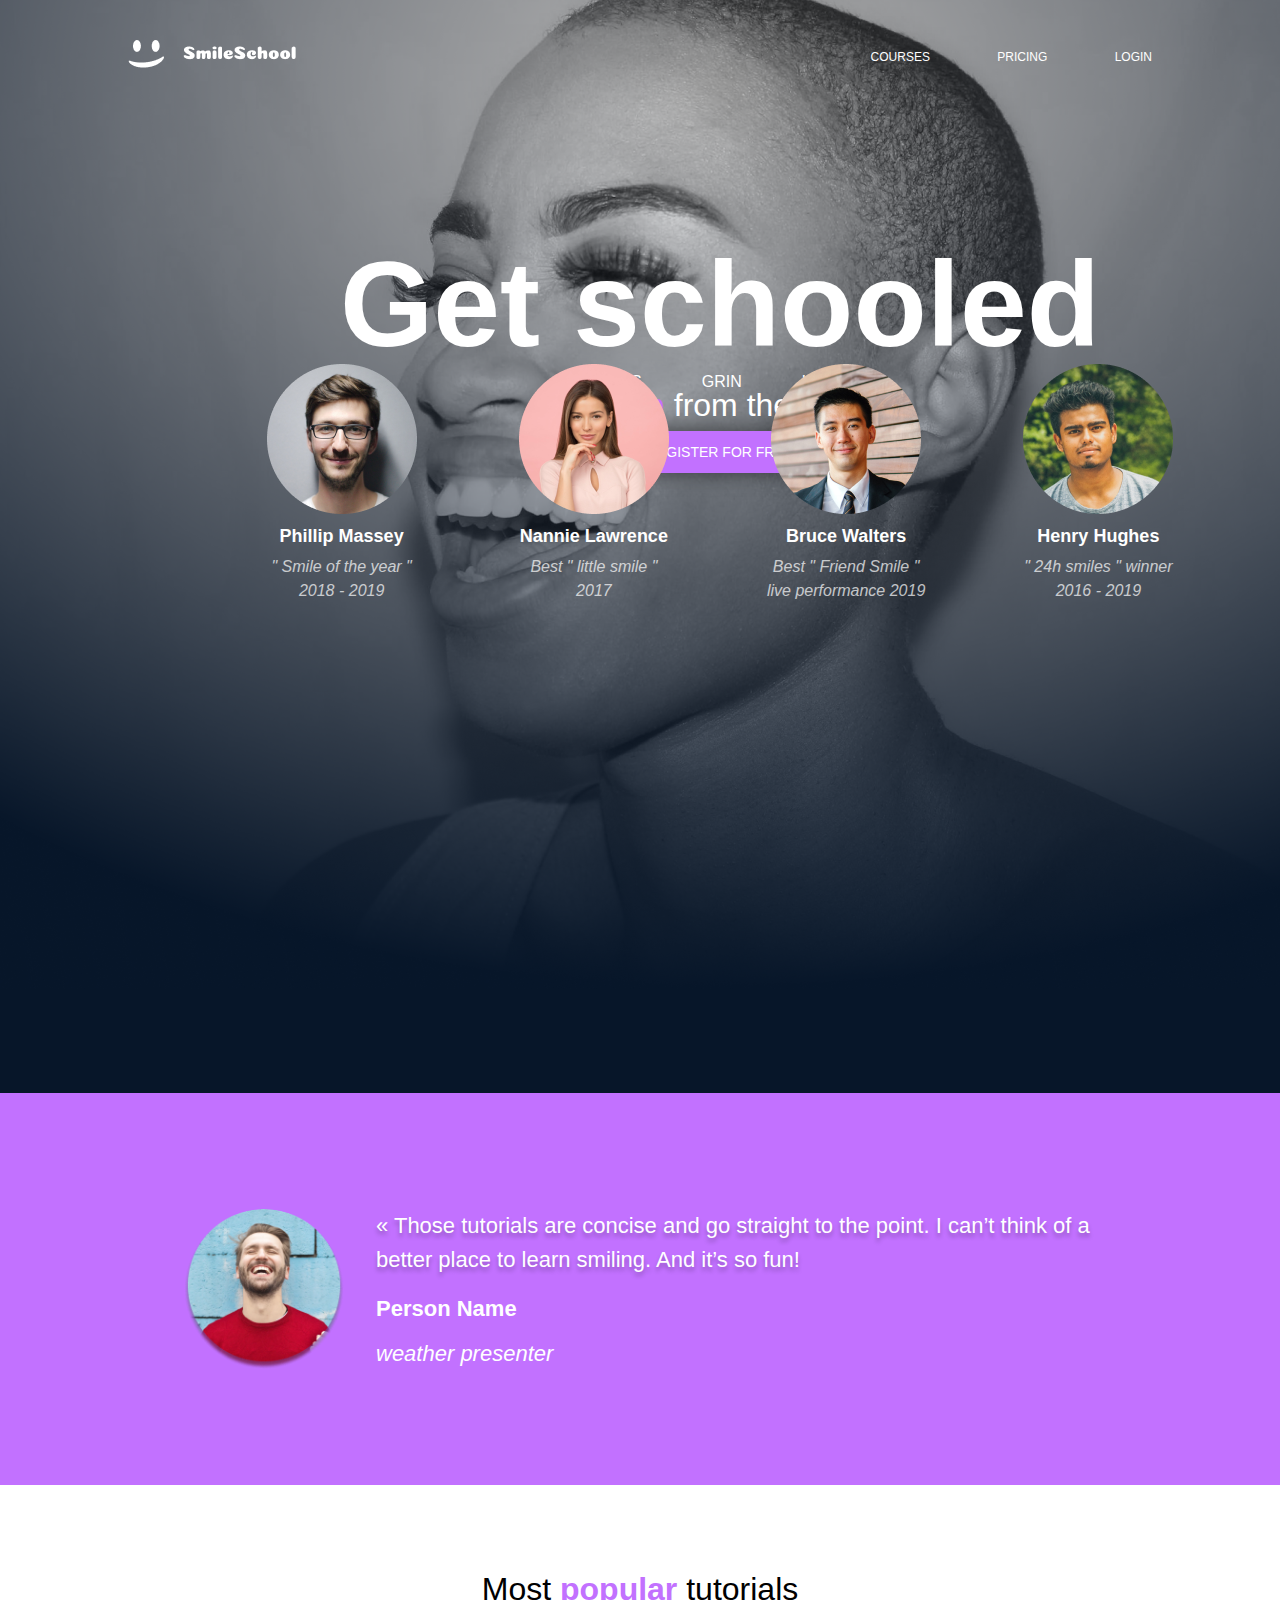
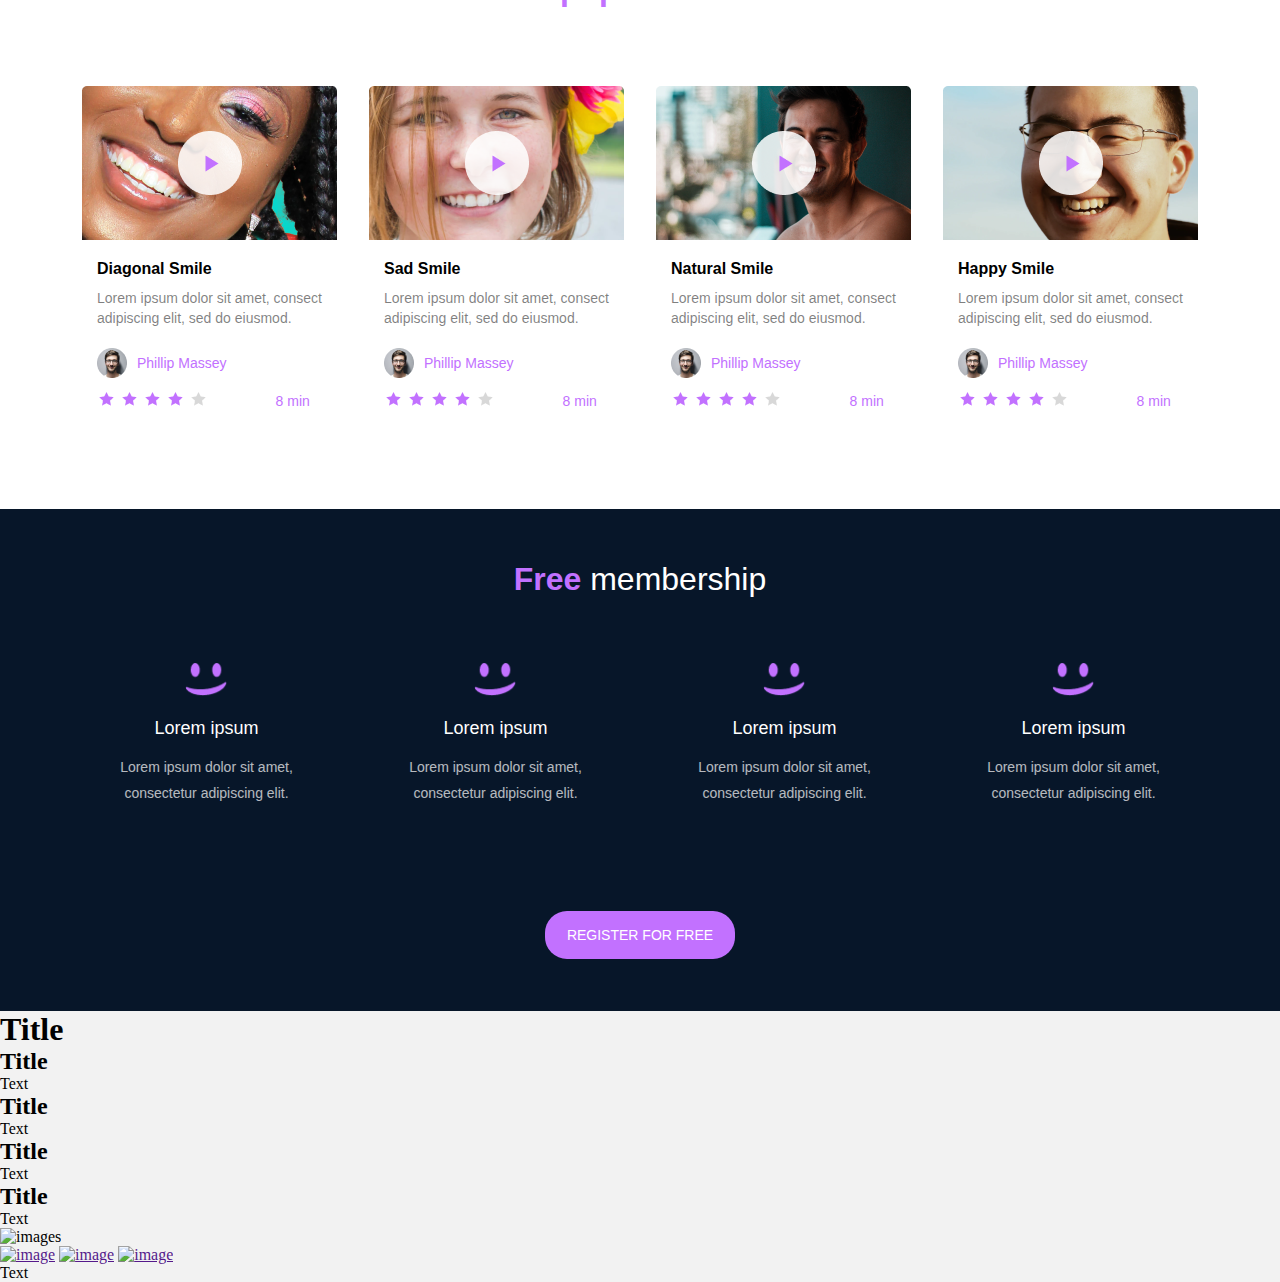
==== commit ccd8ff63: "Update CSS styles and button text" ====
--- a/css_advanced/index.html
+++ b/css_advanced/index.html
@@ -184,7 +184,7 @@
                     <p>Lorem ipsum dolor sit amet, consectetur adipiscing elit.</p>
                 </div>
             </div>
-            <button>Button</button>
+            <button>Register for Free</button>
         </section>
 
         <!-- FAQ section -->
--- a/css_advanced/styles.css
+++ b/css_advanced/styles.css
@@ -404,11 +404,36 @@
 .membership-items h2 {
     color: var(--primary-color);
     font-family: var(--font-source);
+    font-size: 18px;
+    font-weight: 500;
+    margin-top: 10px;
+    margin-bottom: 5px;
 }
 
 .membership-items p {
     color: var(--primary-color);
     font-family: var(--font-source);
+    max-width: 200px;
+    font-size: 14px;
+    font-weight: 300;
+    opacity: 0.7;
+    line-height: 26px;
+}
+
+#Membership button {
+    font-family: var(--font-source);
+    color: var(--primary-color);
+    background-color: var(--secondary-color);
+    padding: 16px 22px;
+    font-size: 14px;
+    margin-top: 40px;
+    border-radius: 22px;
+    text-transform: uppercase;
+    border: none;
+    cursor: pointer;
+    font-weight: lighter;
+    font-stretch: ultra-condensed;
+
 }
 
 @media (max-width: 1440px) {
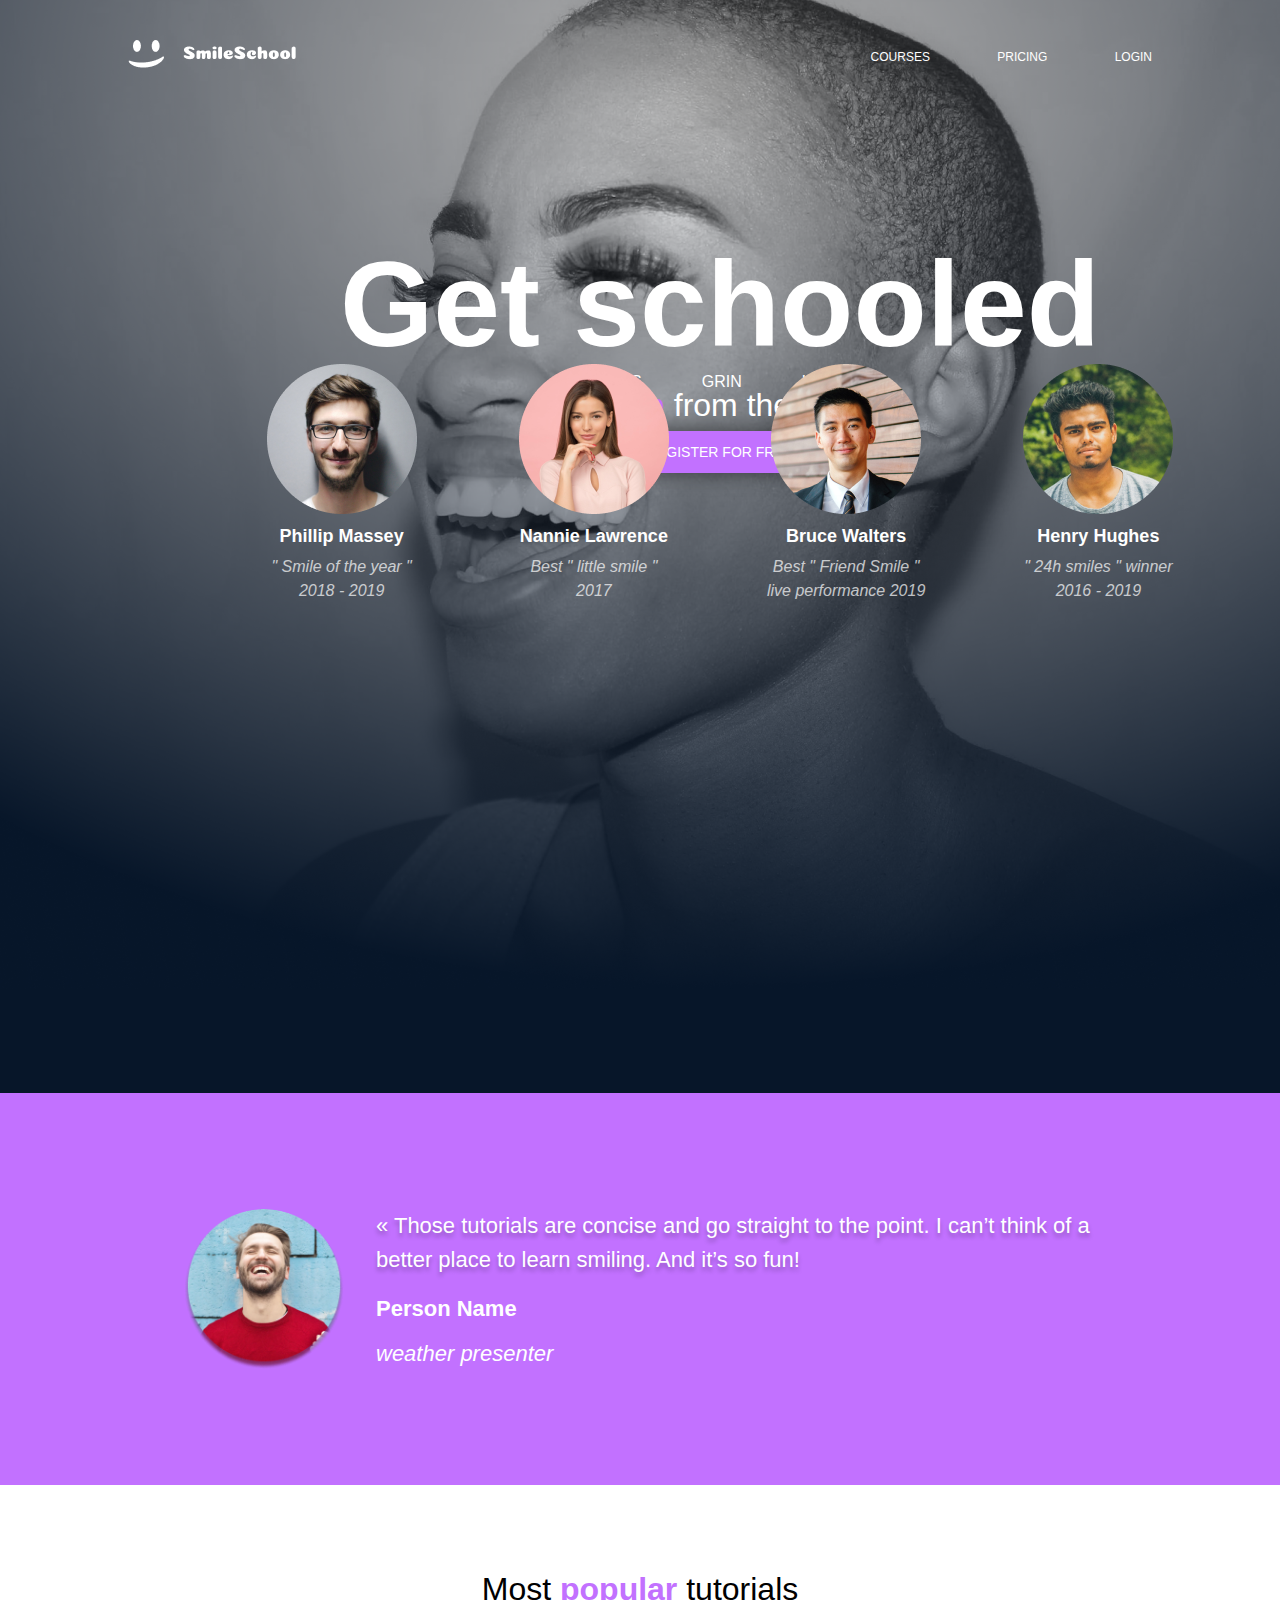
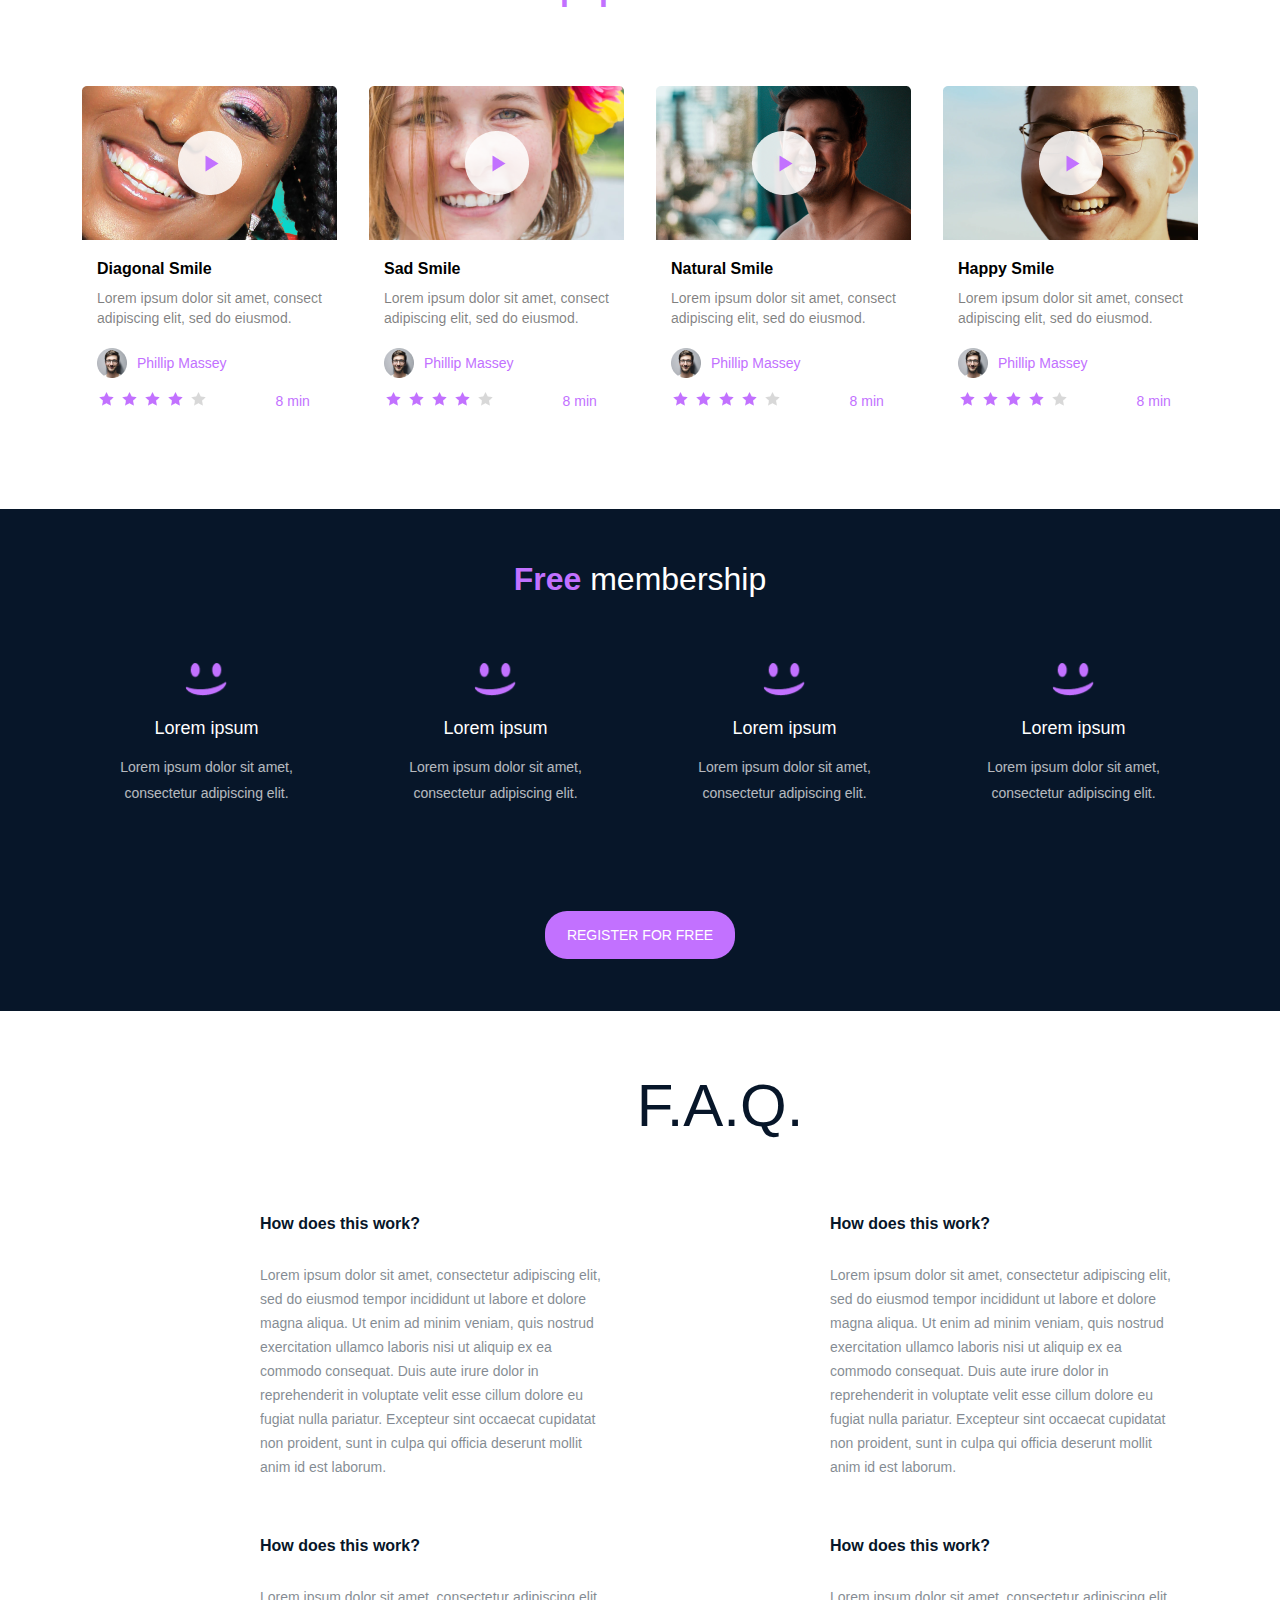
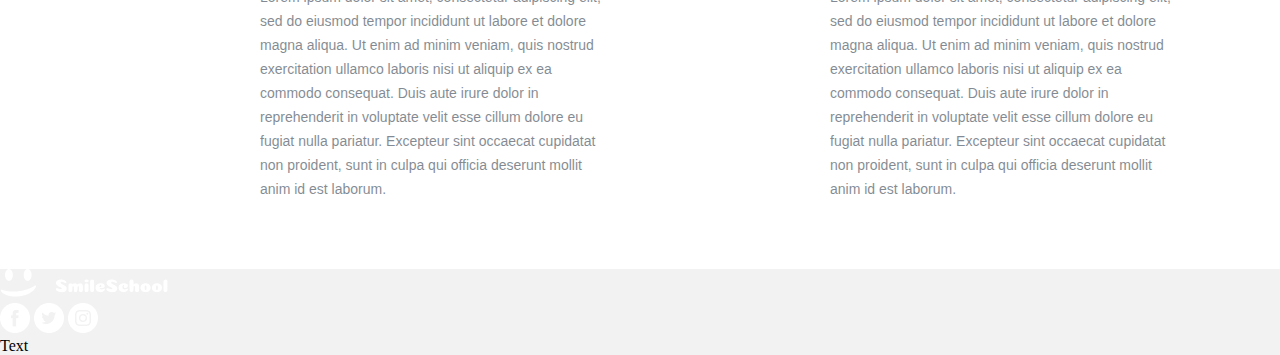
==== commit 3bfb9d3e: "Add FAQ section and update footer icons" ====
--- a/css_advanced/index.html
+++ b/css_advanced/index.html
@@ -188,30 +188,46 @@
         </section>
 
         <!-- FAQ section -->
-        <section>
-            <h1>Title</h1>
+        <section id="FAQ">
+            <h1>F.A.Q.</h1>
             <div>
                 <div class="row">
                     <div class="item">
-                        <h2>Title</h2>
-                        <p>Text</p>
-                    </div>
-
-                    <div class="item">
-                        <h2>Title</h2>
-                        <p>Text</p>
+                        <h2>How does this work?</h2>
+                        <p>Lorem ipsum dolor sit amet, consectetur adipiscing elit, sed do eiusmod tempor incididunt ut
+                            labore et dolore magna aliqua. Ut enim ad minim veniam, quis nostrud exercitation ullamco
+                            laboris nisi ut aliquip ex ea commodo consequat. Duis aute irure dolor in reprehenderit in
+                            voluptate velit esse cillum dolore eu fugiat nulla pariatur. Excepteur sint occaecat
+                            cupidatat non proident, sunt in culpa qui officia deserunt mollit anim id est laborum.</p>
+                    </div>
+
+                    <div class="item">
+                        <h2>How does this work?</h2>
+                        <p>Lorem ipsum dolor sit amet, consectetur adipiscing elit, sed do eiusmod tempor incididunt ut
+                            labore et dolore magna aliqua. Ut enim ad minim veniam, quis nostrud exercitation ullamco
+                            laboris nisi ut aliquip ex ea commodo consequat. Duis aute irure dolor in reprehenderit in
+                            voluptate velit esse cillum dolore eu fugiat nulla pariatur. Excepteur sint occaecat
+                            cupidatat non proident, sunt in culpa qui officia deserunt mollit anim id est laborum.</p>
                     </div>
                 </div>
 
                 <div class="row">
                     <div class="item">
-                        <h2>Title</h2>
-                        <p>Text</p>
-                    </div>
-
-                    <div class="item">
-                        <h2>Title</h2>
-                        <p>Text</p>
+                        <h2>How does this work?</h2>
+                        <p>Lorem ipsum dolor sit amet, consectetur adipiscing elit, sed do eiusmod tempor incididunt ut
+                            labore et dolore magna aliqua. Ut enim ad minim veniam, quis nostrud exercitation ullamco
+                            laboris nisi ut aliquip ex ea commodo consequat. Duis aute irure dolor in reprehenderit in
+                            voluptate velit esse cillum dolore eu fugiat nulla pariatur. Excepteur sint occaecat
+                            cupidatat non proident, sunt in culpa qui officia deserunt mollit anim id est laborum.</p>
+                    </div>
+
+                    <div class="item">
+                        <h2>How does this work?</h2>
+                        <p>Lorem ipsum dolor sit amet, consectetur adipiscing elit, sed do eiusmod tempor incididunt ut
+                            labore et dolore magna aliqua. Ut enim ad minim veniam, quis nostrud exercitation ullamco
+                            laboris nisi ut aliquip ex ea commodo consequat. Duis aute irure dolor in reprehenderit in
+                            voluptate velit esse cillum dolore eu fugiat nulla pariatur. Excepteur sint occaecat
+                            cupidatat non proident, sunt in culpa qui officia deserunt mollit anim id est laborum.</p>
                     </div>
                 </div>
             </div>
@@ -219,13 +235,13 @@
     </main>
 
     <footer>
-        <div>
-            <div>
-                <img src="image.png" alt="images">
-                <div>
-                    <a href=""><img src="image.png" alt="image"></a>
-                    <a href=""><img src="image.png" alt="image"></a>
-                    <a href=""><img src="image.png" alt="image"></a>
+        <div id="footer-container">
+            <div id="logo-container">
+                <img src="./images/logo_2.png" alt="images">
+                <div id="icons">
+                    <a href=""><img src="./images/Facebook.png" alt="image"></a>
+                    <a href=""><img src="./images/Twitter.png" alt="image"></a>
+                    <a href=""><img src="./images/Instagram.png" alt="image"></a>
                 </div>
             </div>
             <p>Text</p>
--- a/css_advanced/styles.css
+++ b/css_advanced/styles.css
@@ -436,6 +436,59 @@
 
 }
 
+#FAQ {
+    background-color: var(--primary-color);
+    height: 858px;
+    width: 1440px;
+    display: flex;
+    justify-content: center;
+    align-items: center;
+    flex-direction: column;
+}
+
+#FAQ h1 {
+    font-family: var(--font-source);
+    color: var(--fourth-color);
+    font-size: 60px;
+    font-weight: lighter;
+    font-stretch: ultra-condensed;
+    margin-top: 25px;
+    margin-bottom: -30px;
+}
+
+.row {
+    display: flex;
+    justify-content: space-between;
+    align-items: center;
+    flex-direction: row;
+    width: 920px;
+    height: 242px;
+    margin: 80px 0;
+}
+
+.row p {
+    font-family: var(--font-source);
+    color: var(--fourth-color);
+    font-size: 14px;
+    font-weight: 300;
+    line-height: 24px;
+    max-width: 350px;
+    opacity: 0.5;
+}
+
+.row h2 {
+    font-family: var(--font-source);
+    color: var(--fourth-color);
+    font-size: 16px;
+    font-weight: bold;
+    margin-bottom: 30px;
+}
+
+.item {
+    width: 350px;
+    height: 192px;
+}
+
 @media (max-width: 1440px) {
     body, header, section {
         width: 100%;
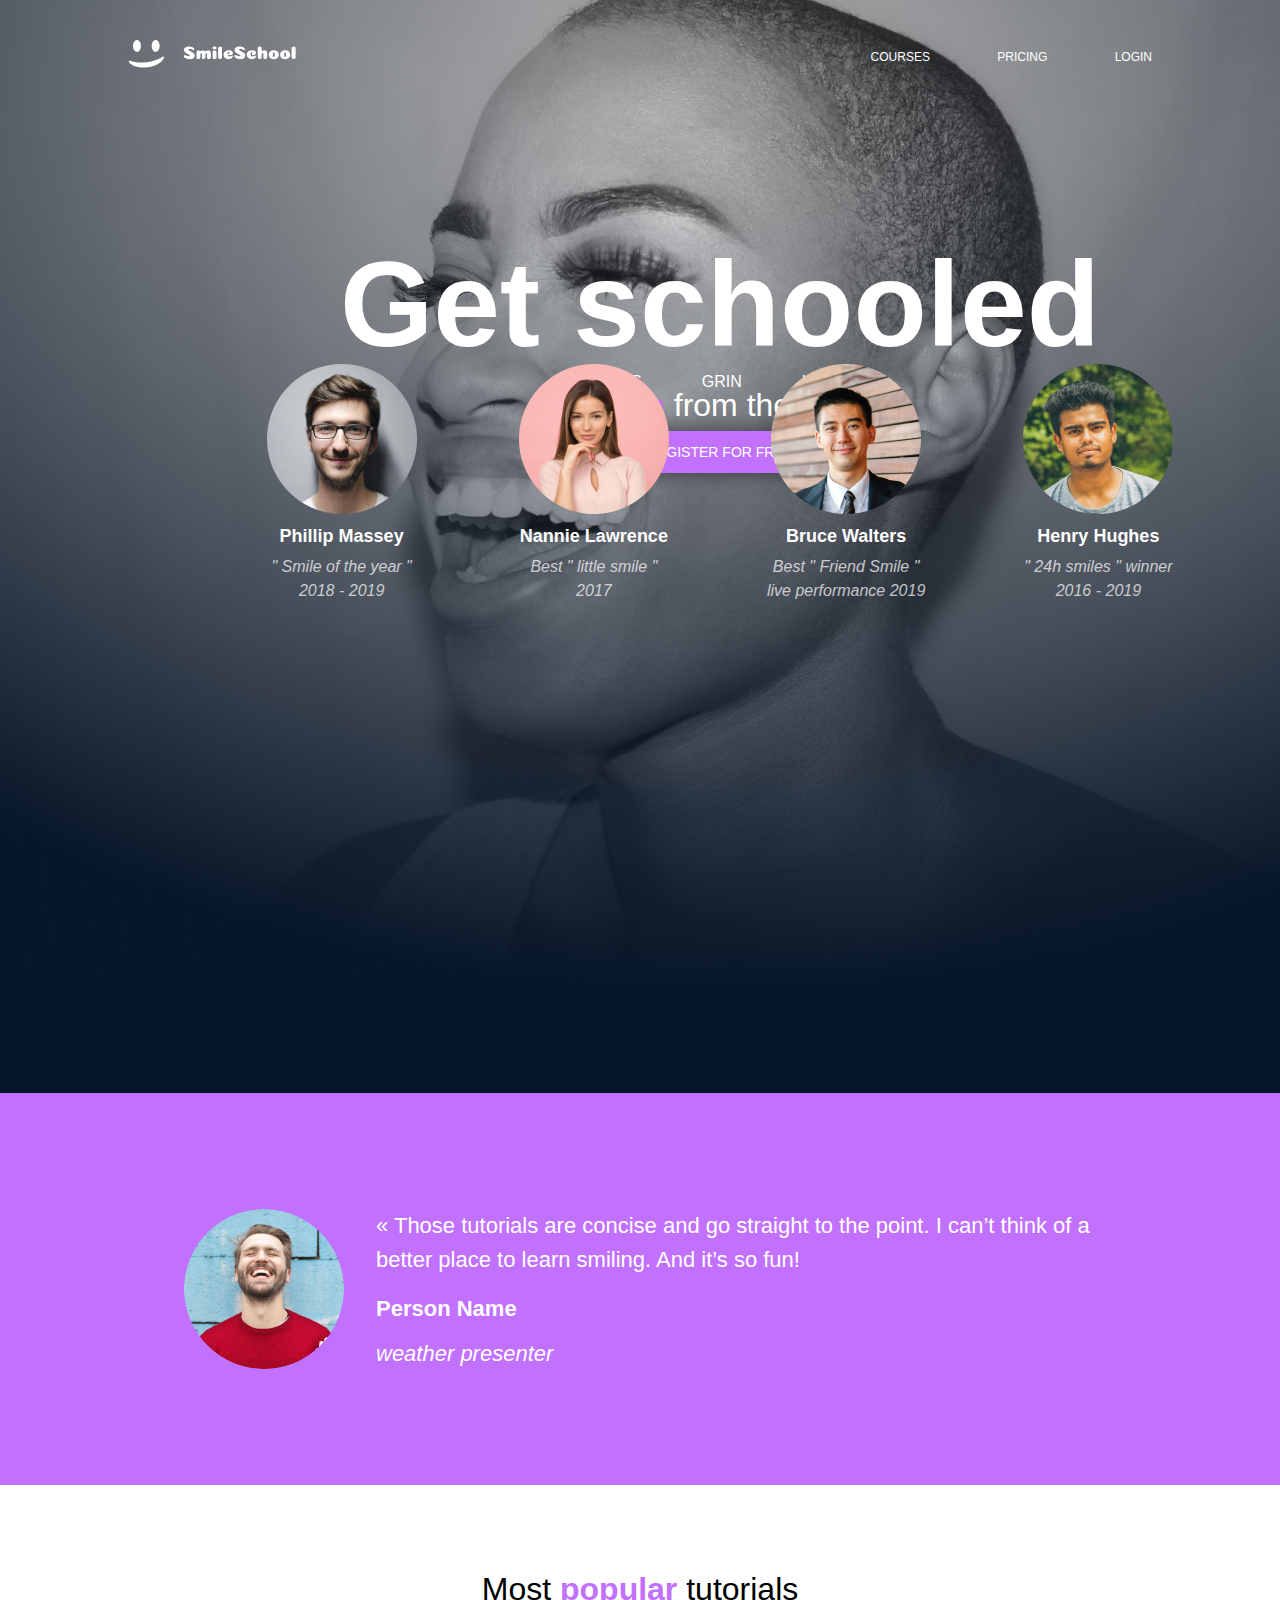
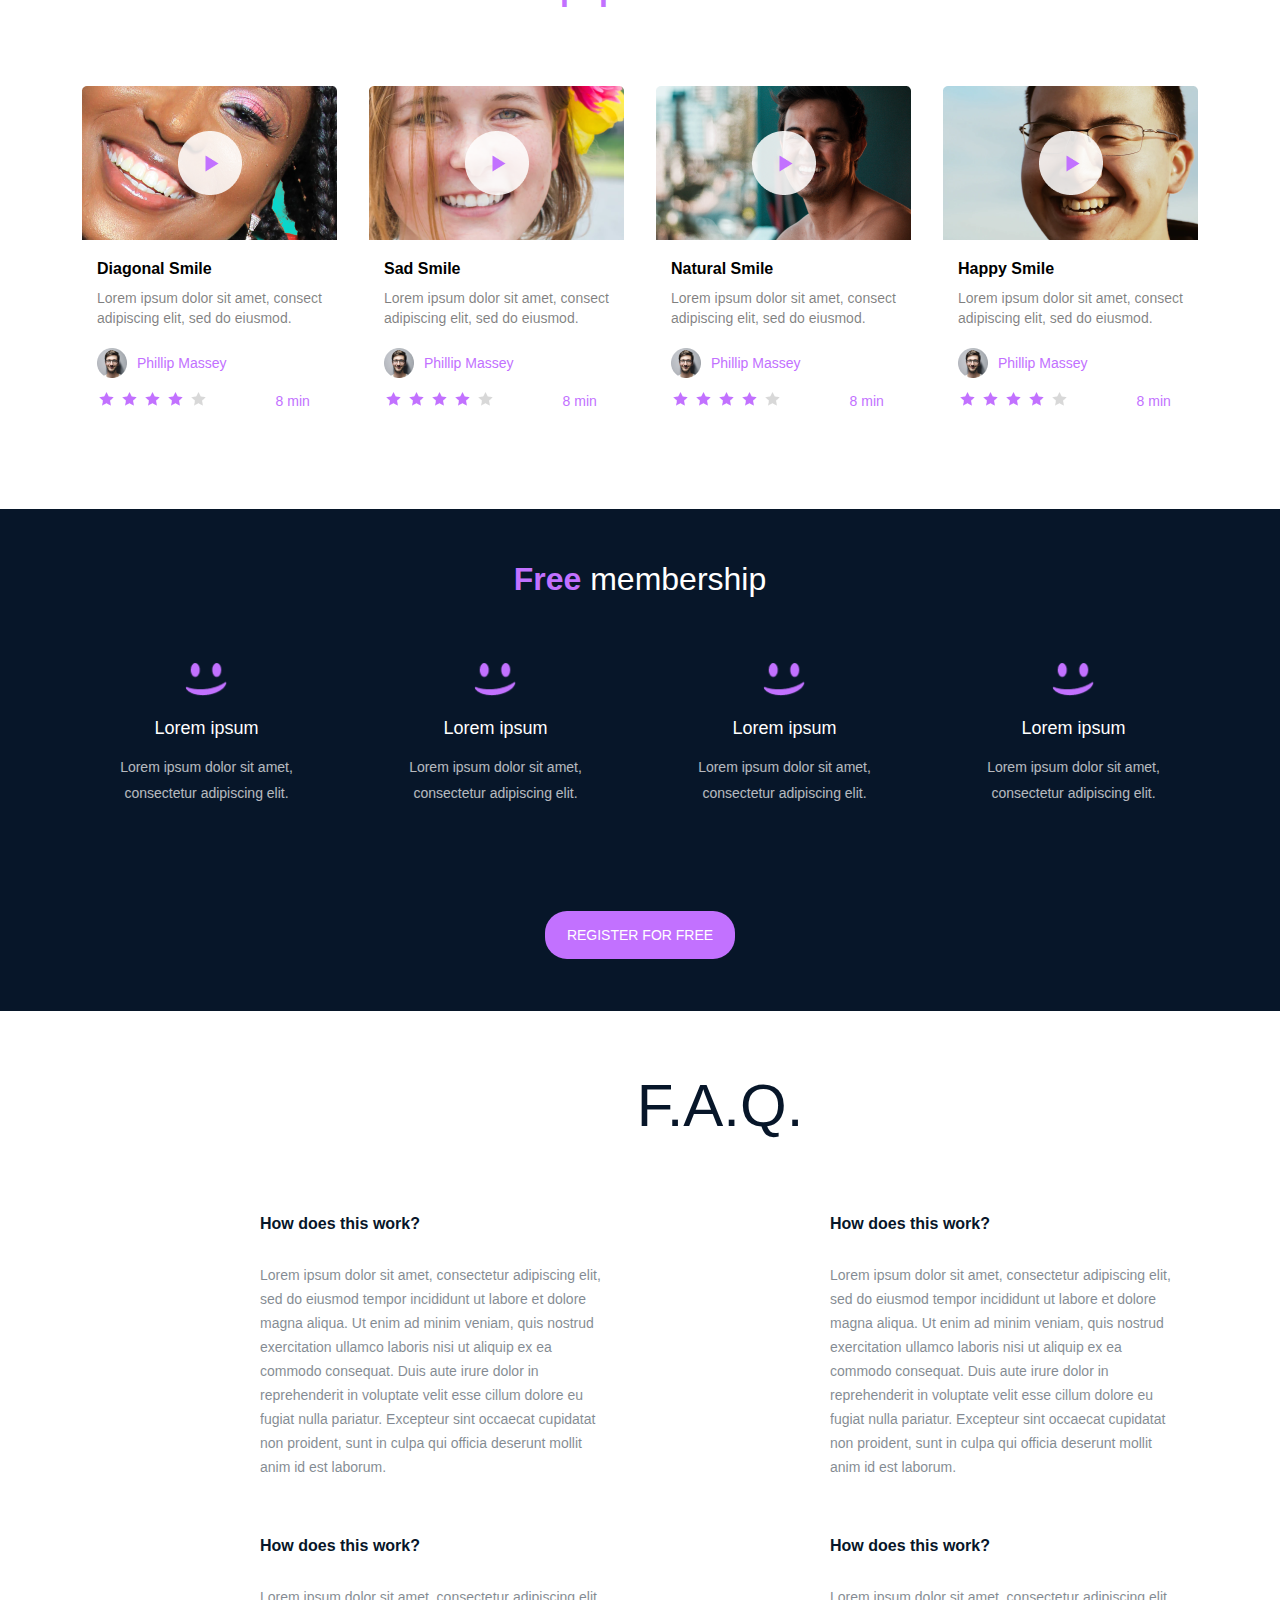
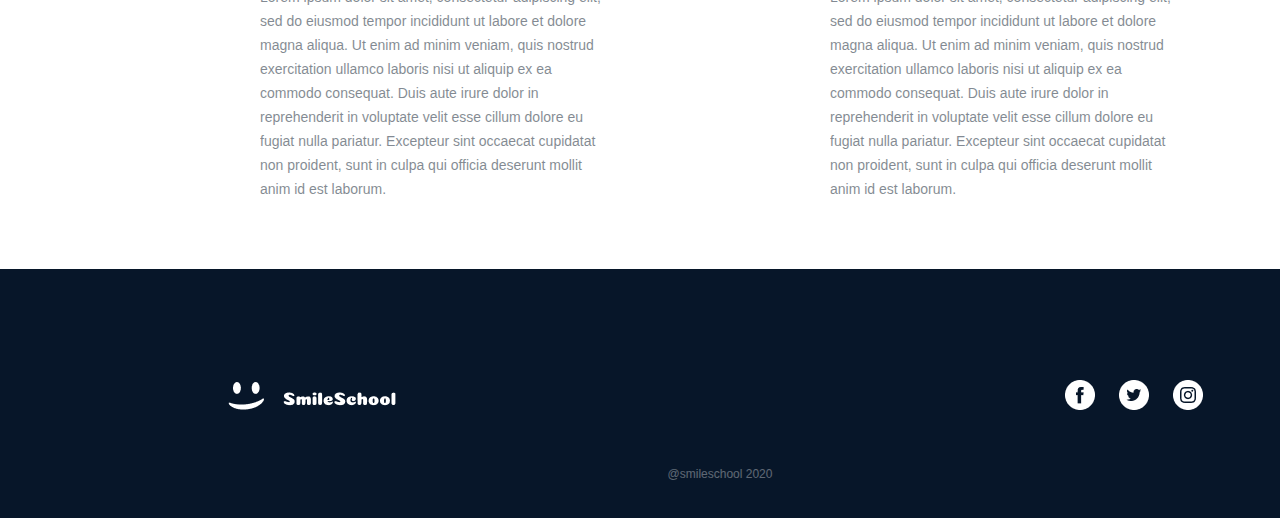
==== commit 0c30f8a3: "Update footer styling and copyright text" ====
--- a/css_advanced/index.html
+++ b/css_advanced/index.html
@@ -244,7 +244,7 @@
                     <a href=""><img src="./images/Instagram.png" alt="image"></a>
                 </div>
             </div>
-            <p>Text</p>
+            <p>@smileschool 2020</p>
         </div>
     </footer>
 </body>
--- a/css_advanced/styles.css
+++ b/css_advanced/styles.css
@@ -213,7 +213,6 @@
     font-weight: lighter;
     line-height: 33.6px;
     font-stretch: ultra-condensed;
-    text-shadow: 0px 4px 4px rgba(0, 0, 0, 0.25);
 }
 
 #normal-quote {
@@ -489,6 +488,44 @@
     height: 192px;
 }
 
+footer {
+    background-color: var(--fourth-color);
+    height: 249px;
+    width: 1440px;
+}
+
+#footer-container {
+    display: flex;
+    justify-content: center;
+    align-items: center;
+    flex-direction: column;
+    width: 100%;
+    height: 100%;
+}
+
+#footer-container p {
+    font-family: var(--font-source);
+    color: var(--primary-color);
+    font-size: 12px;
+    opacity: 0.35;
+    position: relative;
+    top: 55px;
+}
+
+#logo-container {
+    display: flex;
+    justify-content: space-between;
+    align-items: center;
+    flex-direction: row;
+    height: 30px;
+    width: 985px;
+    margin-top: 20px;
+}
+
+#icons img {
+    margin: 0 10px;
+}
+
 @media (max-width: 1440px) {
     body, header, section {
         width: 100%;
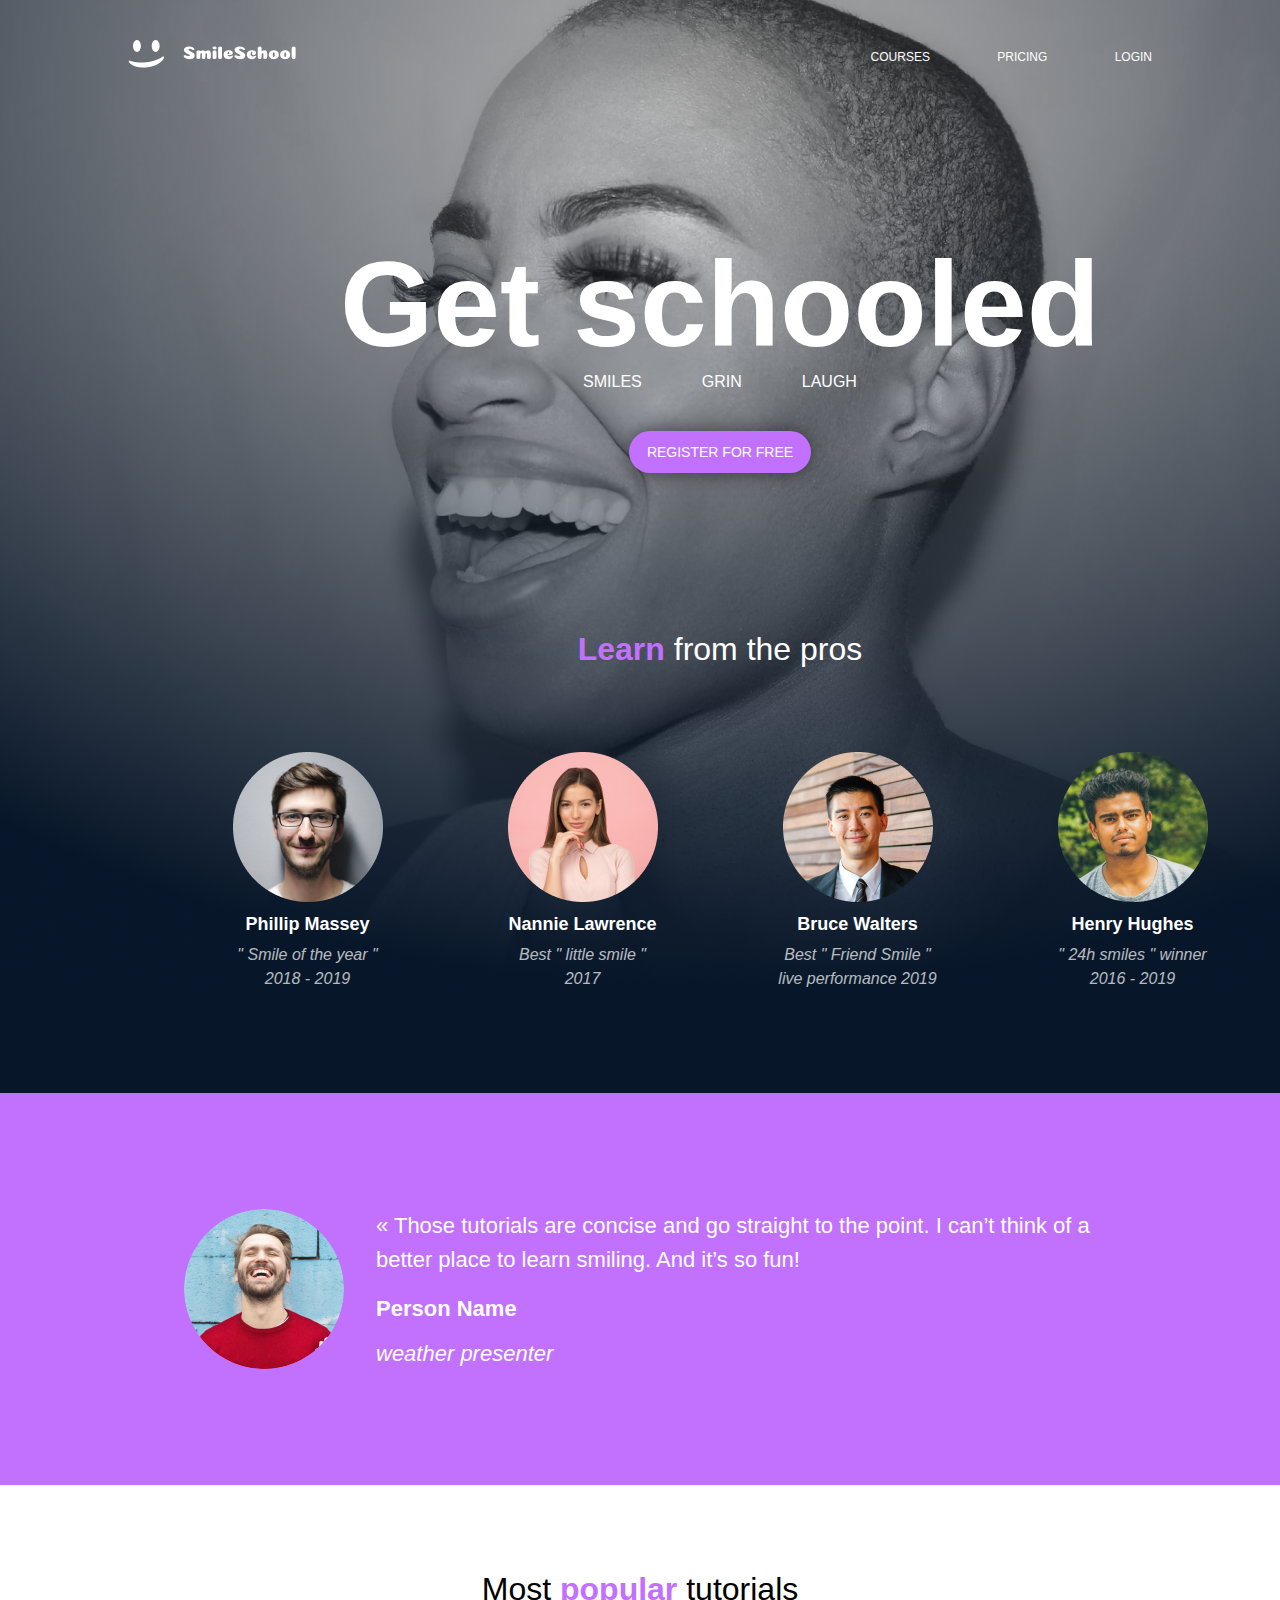
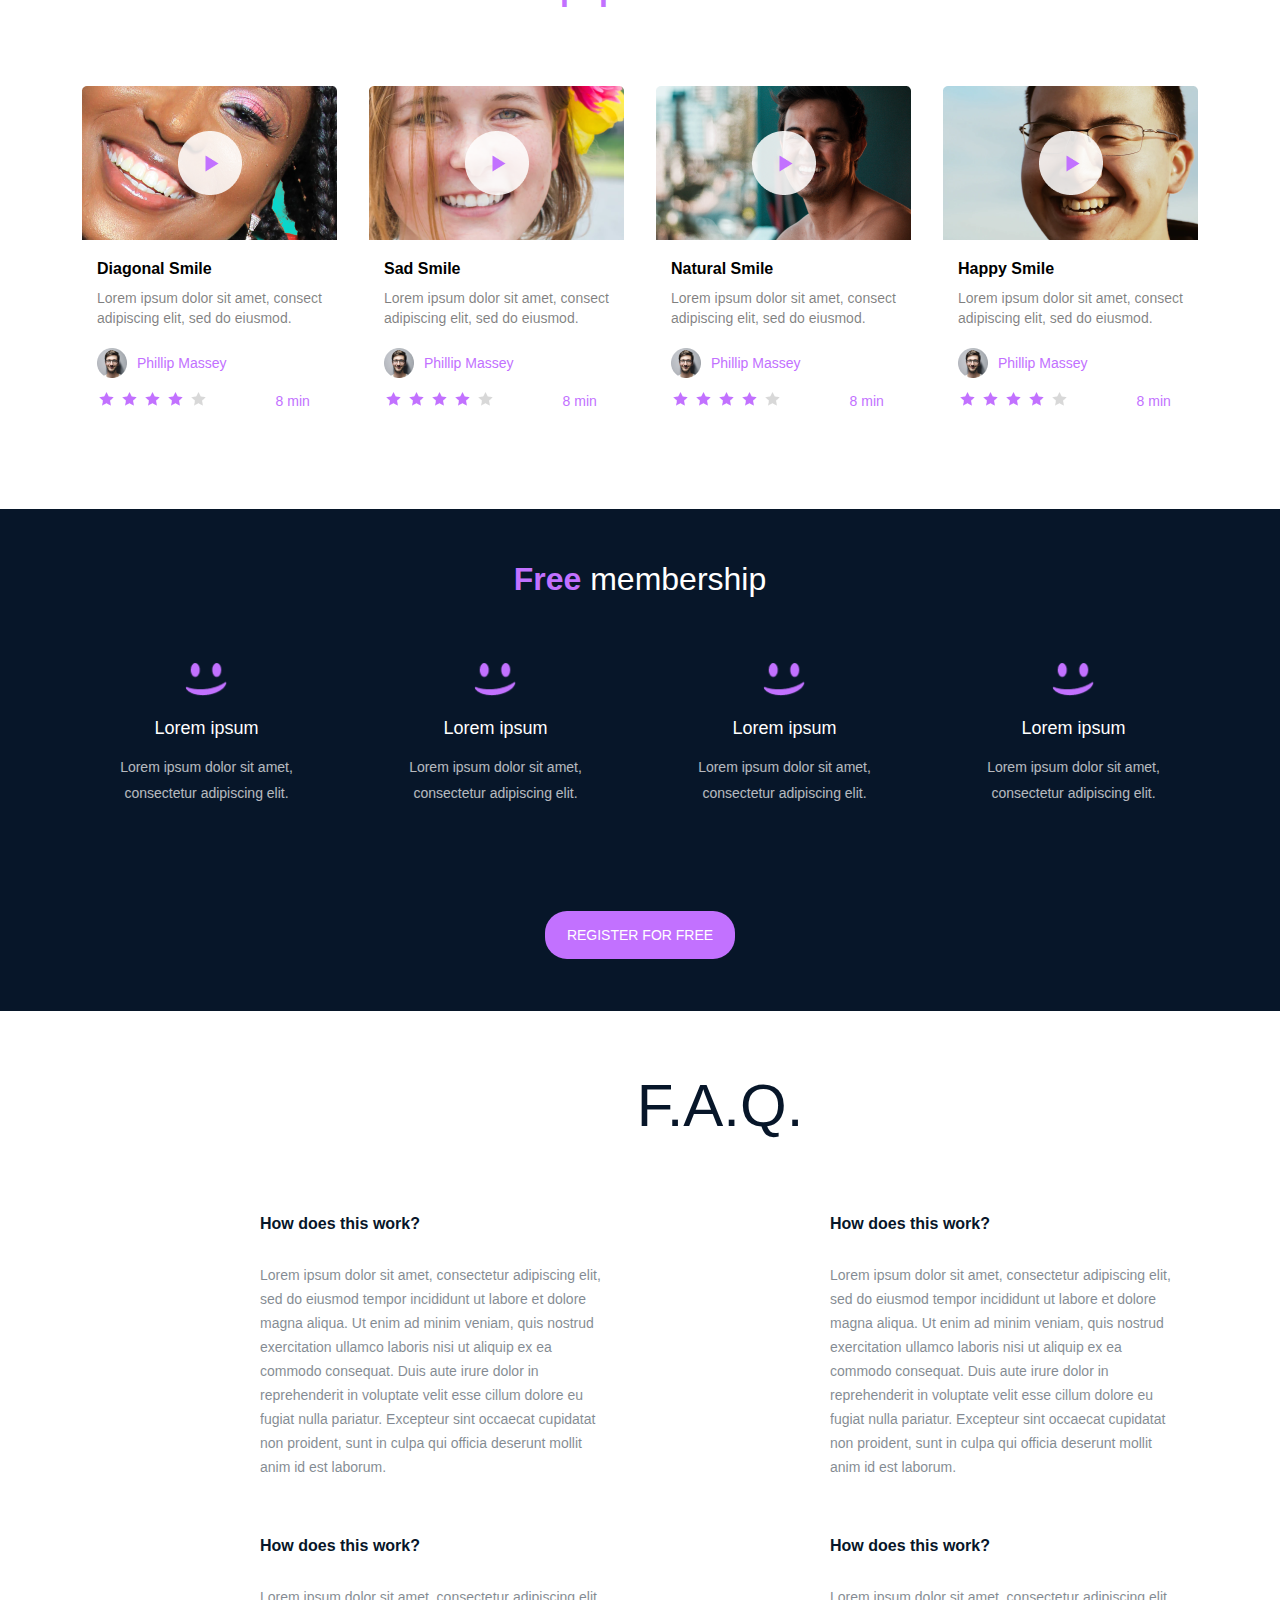
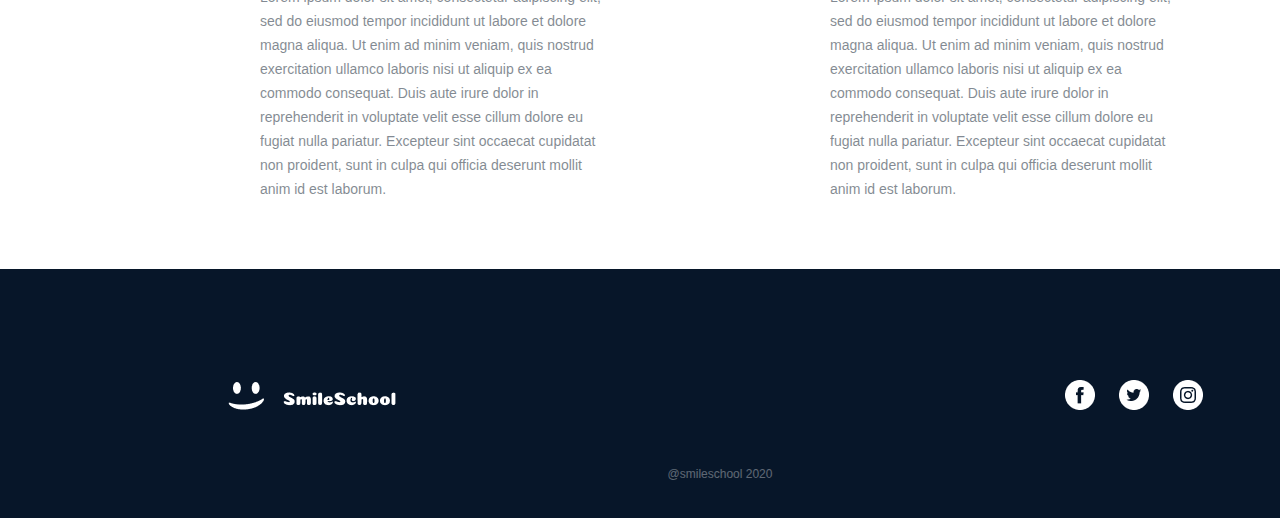
==== commit d26d6fe4: "Refactor CSS styles and HTML structure" ====
--- a/css_advanced/index.html
+++ b/css_advanced/index.html
@@ -26,7 +26,7 @@
             <div id="Banner-info">
                 <h1>Get schooled</h1>
                 <div id="p-container">
-                    <p id="p-shadow">Smiles</p>
+                    <p>Smiles</p>
                     <p>Grin</p>
                     <p>Laugh</p>
                 </div>
--- a/css_advanced/styles.css
+++ b/css_advanced/styles.css
@@ -86,15 +86,11 @@
     gap: 60px;
 }
 
-#p-shadow {
-    text-shadow: 0 4px 4px rgba(0, 0, 0, 0.50);
-}
-
 #Banner-info button {
     font-family: var(--font-source);
     color: var(--primary-color);
     background-color: var(--secondary-color);
-    padding: 13px 20px;
+    padding: 13px 18px;
     font-size: 14px;
     margin-top: 40px;
     border-radius: 22px;
@@ -113,7 +109,7 @@
     text-align: center;
     font-size: 32px;
     width: 100%;
-    top: 43%;
+    top: 36%;
     max-width: 1440px;
     color: var(--primary-color);
     font-weight: 100;
@@ -128,18 +124,19 @@
 }
 
 #Banner-container {
-    display: flex;
-    justify-content: center;
-    align-items: center;
-    height: 100%;
+    position: relative;
+    display: flex;
+    justify-content: center;
+    align-items: center;
+    height: 1093px;
     max-width: 1440px;
 }
 
 #Pros-container {
     position: absolute;
-    max-width: 1009px;
-    bottom: 33%;
-    width: 100%;
+    bottom: 340px;
+    width: 100%;
+    max-width: 1100px;
     display: flex;
     justify-content: center;
     flex-direction: row;
